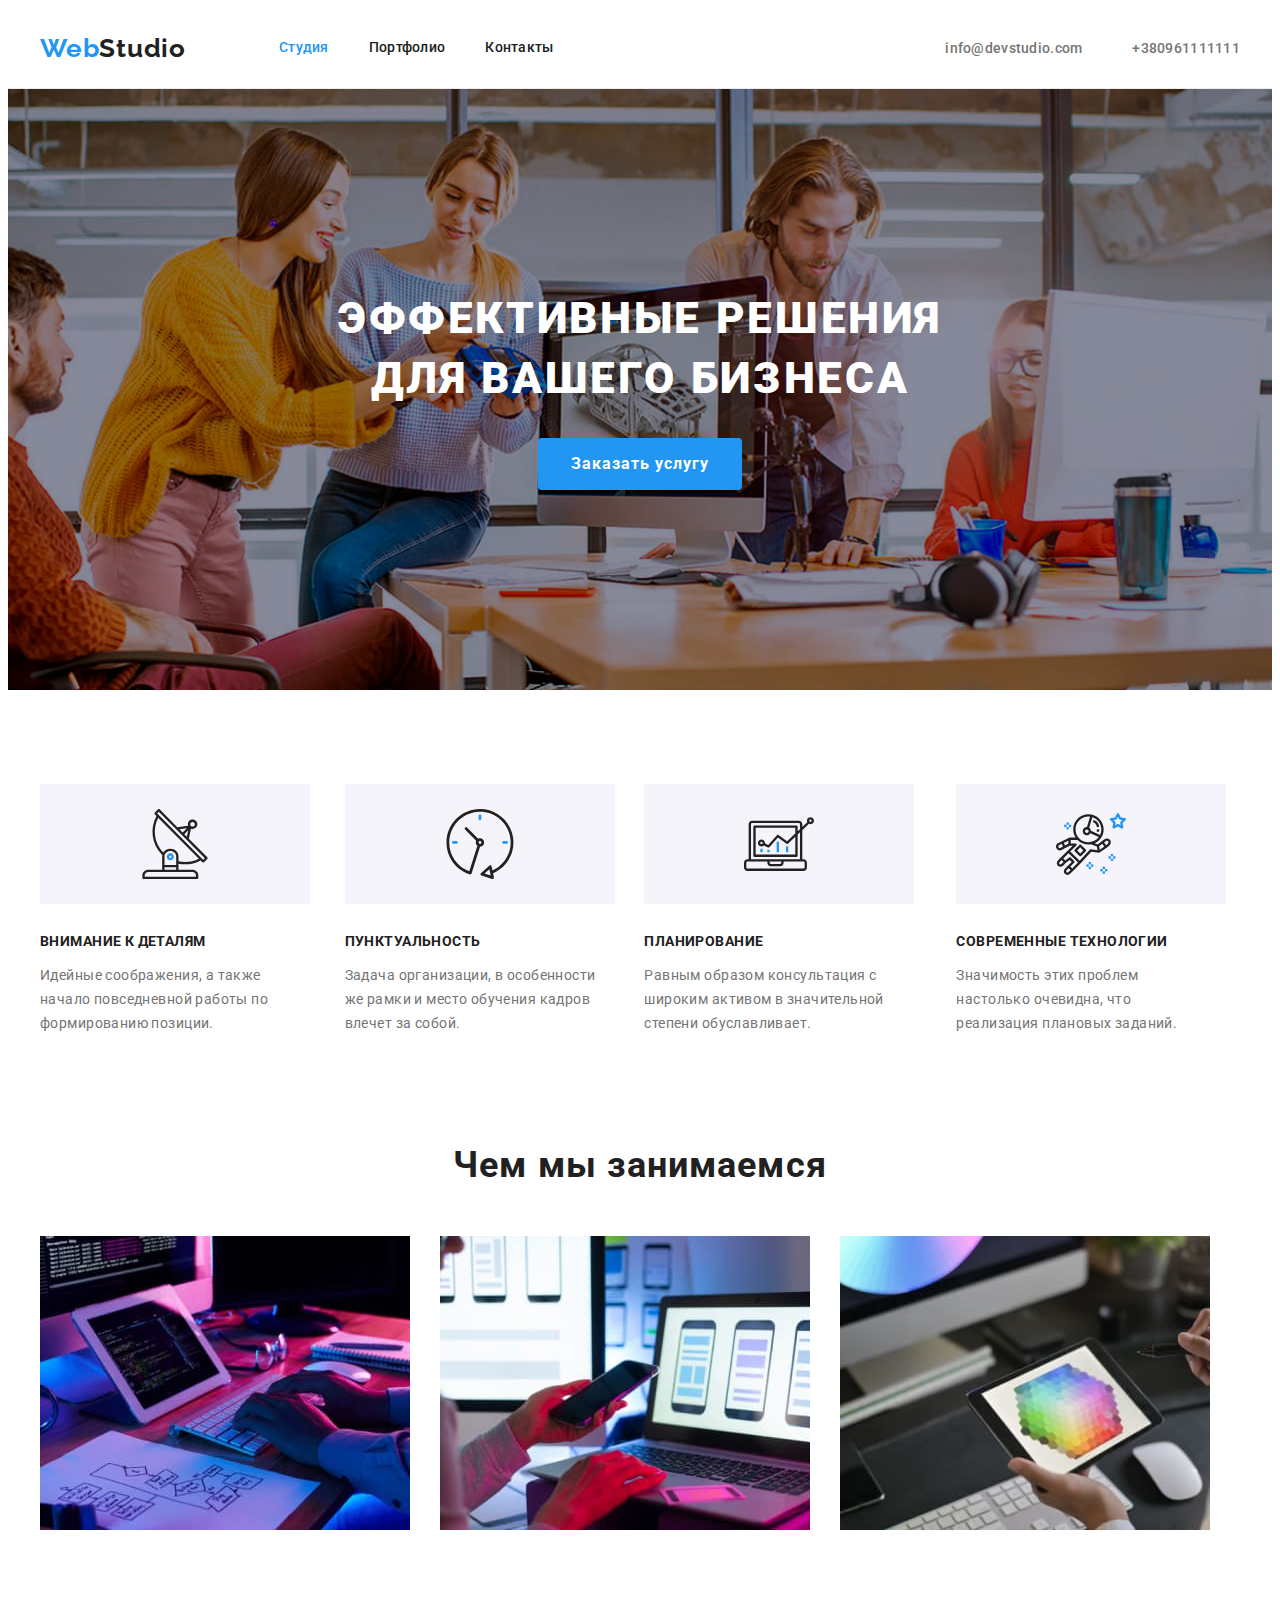
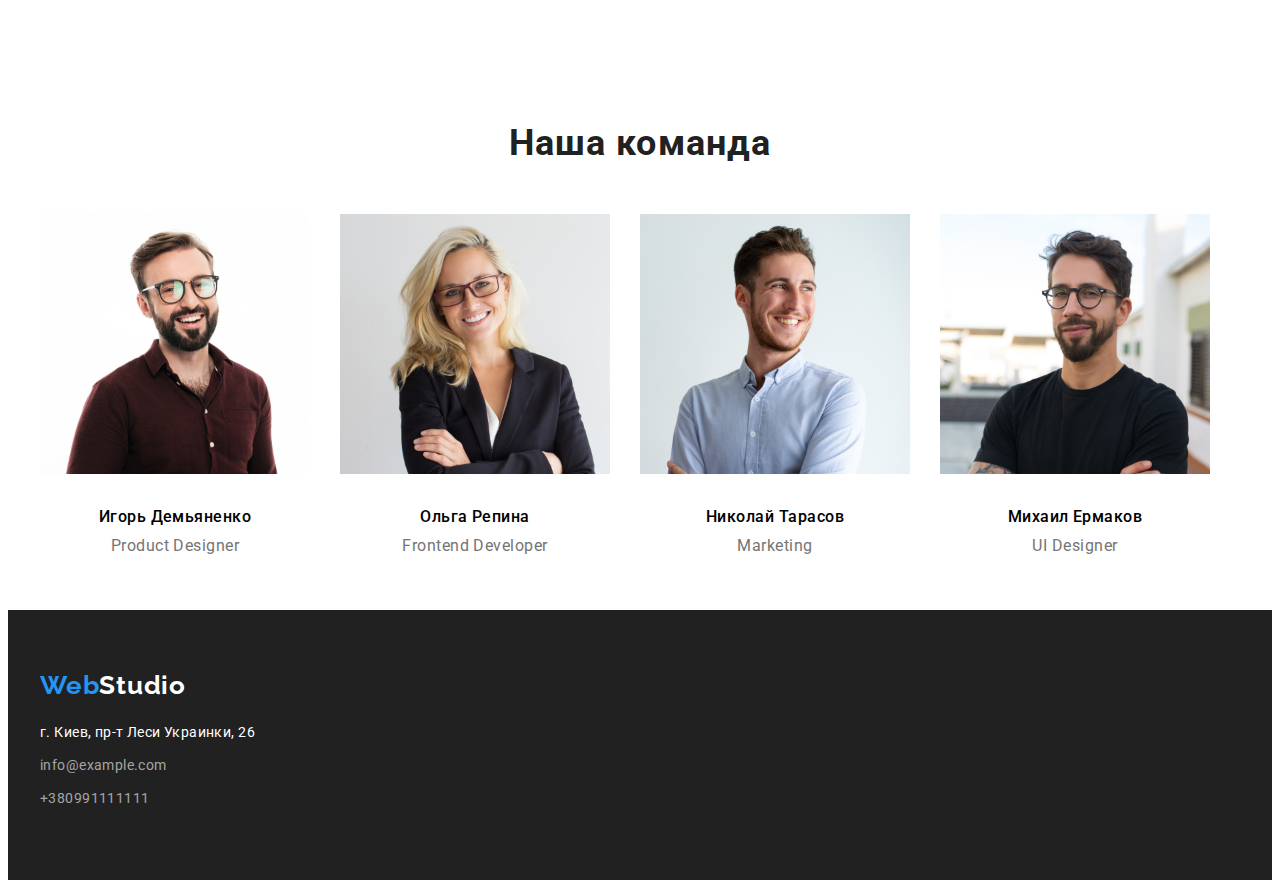
==== index.html @ 516a7236 "зміни в верстці" ====
<!DOCTYPE html>
<html lang="ru">
  <head>
    <meta charset="UTF-8" />
    <meta http-equiv="X-UA-Compatible" content="IE=edge" />
    <meta name="viewport" content="width=device-width>, initial-scale=1.0" />
    <title>Document</title>
    <link rel="preconnect" href="https://fonts.googleapis.com">
    <link rel="preconnect" href="https://fonts.gstatic.com" crossorigin>
    <link href="https://fonts.googleapis.com/css2?family=Raleway:wght@700&family=Roboto:wght@400;500;700;900&display=swap" rel="stylesheet">
    <link rel="stylesheet" href="https://cdnjs.cloudflare.com/ajax/libs/modern-normalize/0.6.0/modern-normalize.min.css" integrity="sha512-1bhKtVC+Rwemskiy3JPDT3u1PjW8B8oH7aFL+fS9Ju0DR/oAp3ttKPIlVWRMdEuhwZ6Lz3ds48hAwz7unUQXdA==" crossorigin="anonymous" referrerpolicy="no-referrer" />
    <link rel="stylesheet" href="./css/common.css">
    <link rel="stylesheet" href="./css/styles.css">
  </head>
  <body>
    <header class="header">
      <div class="container">
      <nav class="header-nav">
      <a href="./index.html" class="logo"><span class="logo-color">Web</span>Studio</a>
        <ul class="site-nav list">
          <li class="item"><a href="./index.html" class="link current">Cтудия</a></li>
          <li class="item"><a href="./portfolio.html" class="link">Портфолио</a></li>
          <li class="item"><a href="" class="link">Контакты</a></li>
          </ul>
      <ul class="contact-list">
        <li class="item-list"><a href="mailto:info@devstudio.com" class="email-nav">info@devstudio.com</a></li>
          <li class="item-list"><a href="tel:+380961111111" class="contact-nav type">+380961111111</a></li>
      </li>
        </ul>
      </nav>
    </div>
    </header>
    <main>
      <section class="hero">
        <h1 class="title-hero">
          ЭФФЕКТИВНЫЕ РЕШЕНИЯ <br/> ДЛЯ ВАШЕГО БИЗНЕСА
        </h1>
        <button type="button" class="button-primary">Заказать услугу</button>
      </section>
      <section class="section">
        <div class="container">
        <h2 class="benefits">Преимущества</h2>
        <ul class="list">
          <li class="icon-list icon-antenna">
            <h3 class="section-title">ВНИМАНИЕ К ДЕТАЛЯМ</h3>
            <p class="subtitle">
              Идейные соображения, а также начало повседневной работы по
              формированию позиции.
            </p>
          </li>
          <li class="icon-list icon-clock">
            <h3 class="section-title">ПУНКТУАЛЬНОСТЬ</h3>
            <p class="subtitle">
              Задача организации, в особенности же рамки и место обучения кадров
              влечет за собой.
            </p>
          </li>
          <li class="icon-list icon-diagram">
            <h3 class="section-title">ПЛАНИРОВАНИЕ</h3>
            <p class="subtitle">
              Равным образом консультация с широким активом в значительной
              степени обуславливает.
            </p>
          </li>
          <li class="icon-list icon-astronaut">
            <h3 class="section-title">СОВРЕМЕННЫЕ ТЕХНОЛОГИИ</h3>
            <p class="subtitle">
              Значимость этих проблем настолько очевидна, что реализация
              плановых заданий.
            </p>
          </li>
          </ul>
          </div>
      </section>
      <section class="section no-padding">
        <div class="container">
        <h2 class="title-section">Чем мы занимаемся</h2>
        <ul class="list">
          <li class="images">
            <a href=""></a>
            <img src="./images/box1.jpg" alt="Пишем программу" width="370" />
          </li>
          <li class="images">
            <a href=""></a>
            <img
              src="./images/box2.jpg"
              alt="Адаптируем программу под гаджет"
              width="370"
            />
          </li>
          <li>
            <a href="images"></a>
            <img src="./images/box3.jpg" alt="Стилизация" width="370" />
          </li>
        </ul>
      </div>
       </section>
      <seсtion class="no-worker">
      <div class="container">
      <h2 class="title-team">Наша команда</h2>
      <ul class="list">
        <li class="image">
          <img src="./images/team1.jpg" alt="Игорь Демьяненко" width="270" />
         <div class="team-list">
          <h3 class="team">Игорь Демьяненко</h3>
          <p class="team-name">Product Designer</p>
           <a class="icon-instagram" href="link">
          <svg class="instagram" width="20" height="20">
            <use href="./icon/Ellipse.svg#icon-Ellipse"></use>
          </svg>
         </a>
          </div>
        </li>
        <li class="image">
          <img src="./images/team2.jpg" alt="Ольга Репина" width="270" />
          <div class="team-list">
          <h3 class="team">Ольга Репина</h3>
          <p class="team-name">Frontend Developer</p>
          <ul class="social-list list">
            <li>
          <a href=# class="icon-twitter">
          <svg class="twitter-1" width="20" height="20">
            <use href="./icon/Ellipse.svg#icon-Ellipse-1"></use>
          </svg>
         </a>
         </li>
          </div>
        </li>
        <li class="images">
          <img src="./images/team3.jpg" alt="Николай Тарасов" width="270" />
          <div class="team-list">
          <h3 class="team">Николай Тарасов</h3>
          <p class="team-name">Marketing</p>
          </div>
        </li>
        <li class="images">
          <img src="./images/team4.jpg" alt="Михаил Ермаков" width="270" />
          <div class="team-list">
          <h3 class="team">Михаил Ермаков</h3>
          <p class="team-name">UI Designer</p>
          </div>
        </li>
      </ul>
      </div>
    </section>
    </main>
        <footer class="description">
          <div class="container">
      <a href="#" class="logo-white"><span class="logo-color">Web</span>Studio</a>
      <address class="address">
        <ul class="list-address">
        <li class="address-street"><a href="#" class="street-nav">г. Киев, пр-т Леси Украинки, 26</a></li>
       <li class="address-street"><a href="mailto:info@example.com" class="emal-nav">info@example.com</a></li>
        <li class="address-street"><a href="tel:+380991111111" class="phone-nav">+380991111111</a></li>
        </ul>
      </address>
      </div>
    </footer>
  </body>
</html>
---- css/common.css ----
:root {
 --primary-text-color:#757575;
    --title-text-color:#212121;
    --accent-color:#2196F3;
    --title-hero:#FFFFFF;
    --button:#F5F4FA;
    --border-bottom:#ECECEC;
 
 }

 html {
    box-sizing: border-box;
 }

 *,
 *::after
 *::before {
   box-sizing: inherit;
}


h1,
h2,
h3,
h4,
h5,
h6{
    margin-top:0;
}


.link {
  text-decoration: none;
  color: inherit;
}

.img {
    display: block;
    max-width: 100%;
    height: auto;
}

.address {
    font-style: normal;
}

.header {
    border-bottom: 1px solid #ECECEC;   
}

 .header.container {
    display: flex;
    align-items: center;

 }

 .header-nav {
    display: flex;
    align-items: center;
   
 }

 .site-nav {
    display: flex;
    align-items: center;
 }
 
 .contact-list {
    display: flex;
    align-items: center;
    padding: 0px;
   
 }

 .line {
    background-color: var(--border-bottom);
    width: 1600px;

 }
 .item-list {
    list-style: none;
    margin-right: 50px;
    align-items: center;
 }

 .item-list:last-child {
    margin-right: 0;
 }

.logo {
    color: var(--title-text-color);
    font-family: 'Raleway';
    font-style: normal;
    font-weight: 700;
    font-size: 26px;
    line-height: 1.19;
    text-decoration: none;
    letter-spacing: 0.03em;
}

.logo-color {
    color: var(--accent-color);
    font-style: normal;
    font-weight: 700;
    font-size: 26px;
    line-height: 1.19;
}

.list {
    list-style: none;


}

.company-list {
    list-style: none;
    display: flex;
    flex-wrap: wrap;

}



.button-list {
    list-style:none;
    display: flex;
    justify-content: center;
    

}

.button-secondary {
    margin-right: 8px;
}

.site-nav a {
   color: var(--title-text-color);
   font-style: normal;
   font-weight: 500;
   font-size: 14px;
   line-height: 1.14;
   text-decoration: none;
   letter-spacing: 0.02em;
   
}

.item {
    margin-right: 40px;
}

.site-nav .link.current {
    color: var(--accent-color);
}

.site-nav a:hover{
    color: var(--accent-color);
}

.company-list {
    padding: 0;
    margin: 0;
    display: flex;
}


.img {
    margin-right: 30px;
    margin-bottom: 30px;;
    
}

.img:last-child {
    margin-right: 0;

}
    
.contacts-nav:hover,
.contacts-nav:focus {
    color: var(--accent-color);
}

.contact-nav,
.email-nav {
    color: var(--primary-text-color);
    text-decoration: none;
    font-style: normal;
    font-weight: 500;
    font-size: 14px;
    line-height: 1.14;
    letter-spacing: 0.02em;
}

.contact-nav.type {
    margin-left: 50px;}



.contact-nav:hover,
.contact-nav:focus
.email-nav:focus,
.email-nav:hover {
    color: var(--accent-color);
}
 

.contacts-nav:hover,
.contacts-nav:focus {
    color: var(--accent-color);
}

.menu {
    padding-top: 94px;
}



.title-menu {
    color: var(--title-hero);
    display: none;
}

.button-nav {
    color: var(--title-text-color);
    border-radius: 4px;
    padding: 8px 22px;
    font-family: 'Roboto';
    text-align: center;
    border: 1px solid transparent;
    background-color: var(--button);
    font-style: normal;
    font-weight: 500;
    font-size: 16px;
    line-height: 1.62;
    border: none;
    letter-spacing: 0.03em;

}

.button-nav:hover,
.button-nav:focus {
    background-color: var(--accent-color);
}

.company-list {
    margin-top: 50px;
}

.projects {
    color: var(--title-hero);
    display: none;
}

.project-list {
    padding: 20px 24px;
    border-left: 1px solid #eeeeee;
    border-bottom: 1px solid #eeeeee;
    border-right: 1px solid #eeeeee;
   
}

.title-project {
    color: #212121;
    font-family: 'Roboto';
    display: block;
    font-style: normal;
    font-weight: 700;
    font-size: 18px;
    line-height: 2;
    letter-spacing: 0.06em;
    

}

.subhead {
    color: var(--primary-text-color);
    font-family: 'Roboto';
    display: block;
    font-style: normal;
    font-weight: 400;
    font-size: 16px;
    line-height: 1.87;
    letter-spacing: 0.03em;
    margin-bottom: 0px;
}

.description {
    background-color: var(--title-text-color);
    color: var(--title-text-color);
}

.address {
    padding-top: 20px;
    margin: 0;
    
}

.list-address {
    margin: 0;
    padding: 0;
}


.address-street {
    margin-bottom: 9px;
    
}

.street-nav {
    color: var(--title-hero);
    text-decoration: none;
    font-style: normal;
    font-weight: 400;
    font-size: 14px;
    line-height: 1.71;
    letter-spacing: 0.03em;
}

.street-nav:hover,
.street-nav:focus {
    color: #2196F3;
}

.emal-nav {
    color: rgba(255, 255, 255, 0.6);
    font-family: 'Roboto';
    text-decoration: none;
    font-style: normal;
    font-weight: 400;
    font-size: 14px;
    line-height: 1.71;
    letter-spacing: 0.03em;}

.emal-nav:hover,
.emal-nav:focus {
 color: var(--accent-color);
}

.phone-nav {
    color: rgba(255, 255, 255, 0.6);
    font-family: 'Roboto';
    text-decoration: none;
    font-style: normal;
    font-weight: 400;
    font-size: 14px;
    line-height: 1.71;
    letter-spacing: 0.03em;
    margin:0px;}



.phone-nav:hover,
.phone-nav:focus {
    color: var(--accent-color);
}
---- css/styles.css ----
:root {
 --primary-text-color:#757575;
    --title-text-color:#212121;
    --accent-color:#2196F3;
    --title-hero:#FFFFFF;
 }

 html {
    box-sizing: border-box;
 }

 *,
 *::after
 *::before {
   box-sizing: inherit;

}
h1,
h2,
h3,
h4,
h5,
h6{margin-top:0;
}


.link {
  text-decoration: none;
  color: inherit;
}

.img {
    display: block;
    max-width: 100%;
    height: auto;
}

.address {
    font-style: normal;
}

.logo {
    color: var(--title-text-color);
    font-family: 'Raleway';
    font-style: normal;
    font-weight: 700;
    font-size: 26px;
    line-height: 1.19;
    text-decoration: none;
    letter-spacing: 0.03em;

}

.logo-color {
    color: var(--accent-color);
    font-style: normal;
    font-weight: 700;
    font-size: 26px;
    line-height: 1.19;
}

.container {
    width: 1200px;
    margin-left: auto;
    margin-right: auto;
    padding: 0 15px;
    
 }


 .header.container {
    display: flex;
    align-items: center;
 }
 
 .header-nav {
    display: flex;
    align-items: center;
 }

 .site-nav.list {
    display: flex;
    align-items: center;
    margin-left: 93px;
 }
 
 .contact-list {
    display: flex;
    margin-left: auto;
    padding: 0px;

 }

 .item-list {
    list-style: none;
    align-items: center;
 }

 .item-list:last-child {
    margin-right: 0;
 }

.list {
    list-style: none;
    padding: 0;
    margin: 0;
    display: flex;
}

.icon-list::before {
    display: block;
    content: "";
    height: 120px;
    background-size: 70px;
    background-repeat: no-repeat;
    background-position: center;
    background-color: #F5F4FA;
    
    

}

.icon-list.icon-antenna::before {
    background-image: url(../images/antenna\ 1.svg);
    width: 270px;
    
}

.icon-list.icon-clock::before {
    background-image: url(../images/clock\ 1.svg);
    width: 270px;
   

}

.icon-list.icon-diagram::before {
    background-image: url(../images/diagram\ 1.svg);
    width: 270px;
    
}

.icon-list.icon-astronaut::before {
    background-image: url(../images/astronaut\ 1.svg);
    width: 270px;
    
}

.site-nav a {
   color: var(--title-text-color);
   font-family: 'Roboto';
   display: block;
   padding-top: 32px;
   padding-bottom: 32px;
   font-style: normal;
   font-weight: 500;
   font-size: 14px;
   line-height: 1.14;
   text-decoration: none;
   letter-spacing: 0.02em;}
  

.item {
    margin-right: 40px;
}

.site-nav.list:last-child {
    margin-right: 0;  
}


.site-nav .link.current {
    color: var(--accent-color);
}

.site-nav a:hover{
    color: var(--accent-color);
}

.contacts-nav:hover,
.contacts-nav:focus {
    color: var(--accent-color);
}

.contact-nav,
.email-nav {
    color: var(--primary-text-color);
    font-family: 'Roboto';
    text-decoration: none;
    font-style: normal;
    font-weight: 500;
    font-size: 14px;
    line-height: 1.14;
    letter-spacing: 0.02em;
}

.contact-nav.type {
    margin-left: 0;

}

.contact-nav:hover,
.contact-nav:focus
.email-nav:hover,
.email-nav:focus

 {
    color: var(--accent-color);
}

.page .container {
    background-color: #FFFFFF;
}

.hero {
    background-color: #212121;
    background-image: linear-gradient(
        to right,
        rgba(47, 48, 58, 0.4)
    );
    background-image: url(../images/heroImg\ \(4\).jpg);
    padding-top: 200px;
    padding-bottom: 200px;
    max-width: 1600px;
    margin-left: auto;
    margin-right: auto;
    background-position: center;
    background-size: cover;
    background-repeat: no-repeat;

}

.title-hero {
    color: var(--title-hero);
    font-family: 'Roboto';
    font-style: normal;
    font-weight: 900;
    font-size: 44px;
    line-height: 1.36;
    text-align: center;
    letter-spacing: 0.06em;

}

.button-primary {
    color: var(--title-hero);
    border-radius: 4px;
    padding: 10px 32px;
    margin-bottom: 200px;
    min-width: 200px;
    text-align: center;
    border: 1px solid transparent;
    font-family: 'Roboto';
    background-color: #2196F3;
    font-weight: 700;
    font-size: 16px;
    line-height: 1.88;
    letter-spacing: 0.06em;
    display: block;
    margin: 0 auto;

}
.benefits {
    color:var(--title-hero)
}

.benefits {
    display: none;
}
.section {
    padding-top: 94px;
    padding-bottom: 0px;
}
.section.no-padding {
    padding-bottom: 94px;}


.co-worker {
    padding-top: 0px;
    padding-bottom: 0px; 
    display: block;
}

.section-title {
    color: var(--title-text-color);
    margin-bottom: 10px;
    font-family: 'Roboto';
    font-weight: 700;
    font-size: 14px;
    line-height: 1.14;
    letter-spacing: 0.03em;
    padding-top: 30px;

}

.subtitle {
    color: var(--primary-text-color) ;
    font-family: 'Roboto';
    margin-right: 30px;
    font-style: normal;
    font-weight: 400;
    font-size: 14px;
    line-height: 1.71;
    letter-spacing: 0.03em;
}

.title {
    color: var(--title-text-color);
    font-family: 'Roboto';
    margin-left: 30px;
    font-weight: 700;
    font-size: 36px;
    line-height: 1.17;
    text-align: center;
    letter-spacing: 0.03em;
   
}

.title-section {
    color: var(--title-text-color);
    font-family: 'Roboto';
    margin-bottom: 50px;
    font-weight: 700;
    font-size: 36px;
    line-height: 1.17;
    text-align: center;
    letter-spacing: 0.03em;
}

.images {
    margin-right: 30px;
    
   
}



.title-team {
    color: var(--title-text-color);
    font-family: 'Roboto';
    padding-top: 94px;
    margin-bottom: 50px;
    font-weight: 700;
    font-size: 36px;
    line-height: 1.17;
    text-align: center;
    letter-spacing: 0.03em;

}

.image {
    margin-right: 30px;
}

.team {
    color: black;
    font-family: 'Roboto';
    padding-bottom: 10px;
    margin: 0;
    font-weight: 500;
    font-size: 16px;
    line-height: 1.18;
    letter-spacing: 0.03em;
    text-align: center;
    }

.team-list {
    padding-top: 30px;
    padding-bottom: 30px ;
}

.team-name {
    color: var(--primary-text-color);
    font-family: 'Roboto';
    font-style: normal;
    font-weight: 400;
    font-size: 16px;
    line-height: 1.18;
    text-align: center;
    letter-spacing: 0.03em;
    margin: 0px;
}

.logo-white {
    color: var(--title-hero);
    font-family: 'Raleway';
    font-style: normal;
    font-weight: 700;
    font-size: 26px;
    line-height: 1,19;
    text-decoration: none;
    letter-spacing: 0.03em;

}

.description {
    background-color: var(--title-text-color);
    padding-top: 60px;
    padding-bottom: 60px;
    color: var(--title-text-color);
}

.address {
    padding-top: 20px;
    margin: 0;
      
}


.address-street {
    margin-bottom: 9px;
    
}

.list-address {
    margin: 0;
    padding: 0;
}

.street-nav {
    color: var(--title-hero);
    font-family: 'Roboto';
    text-decoration: none;
    font-style: normal;
    font-weight: 400;
    font-size: 14px;
    line-height: 1.71;
    letter-spacing: 0.03em;
}

.street-nav:hover,
.street-nav:focus {
    color: #2196F3;
}

.emal-nav {
    color: rgba(255, 255, 255, 0.6);
    font-family: 'Roboto';
    text-decoration: none;
    font-style: normal;
    font-weight: 400;
    font-size: 14px;
    line-height: 1.71;
    letter-spacing: 0.03em;}

.emal-nav:hover,
.emal-nav:focus {
 color: var(--accent-color);
}
 

.phone-nav {
    color:rgba(255, 255, 255, 0.6);
    font-style: normal;
    font-family: 'Roboto';
    font-weight: 400;
    font-size: 14px;
    line-height: 1.71;
    text-decoration: none;
    letter-spacing: 0.03em;
    margin: 0;
}

.phone-nav:hover,
.phone-nav:focus {
    color: var(--accent-color)
}
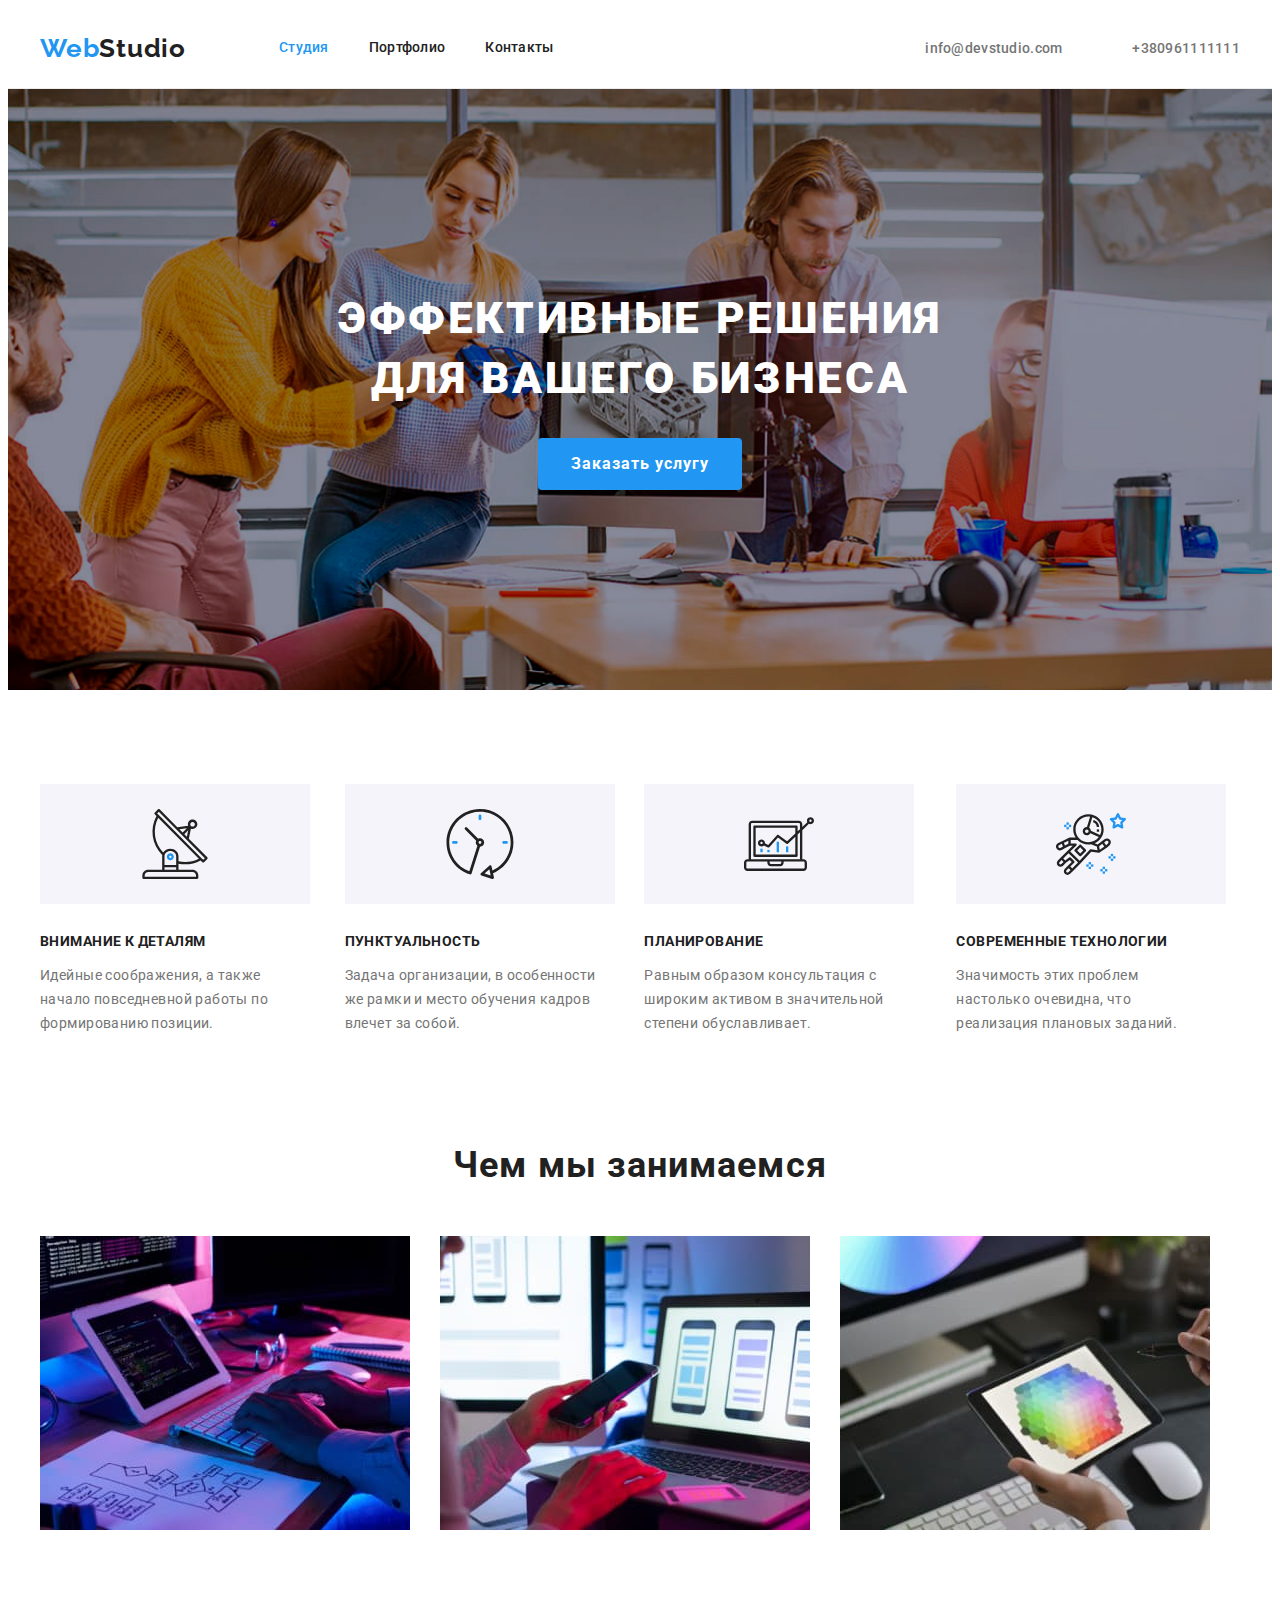
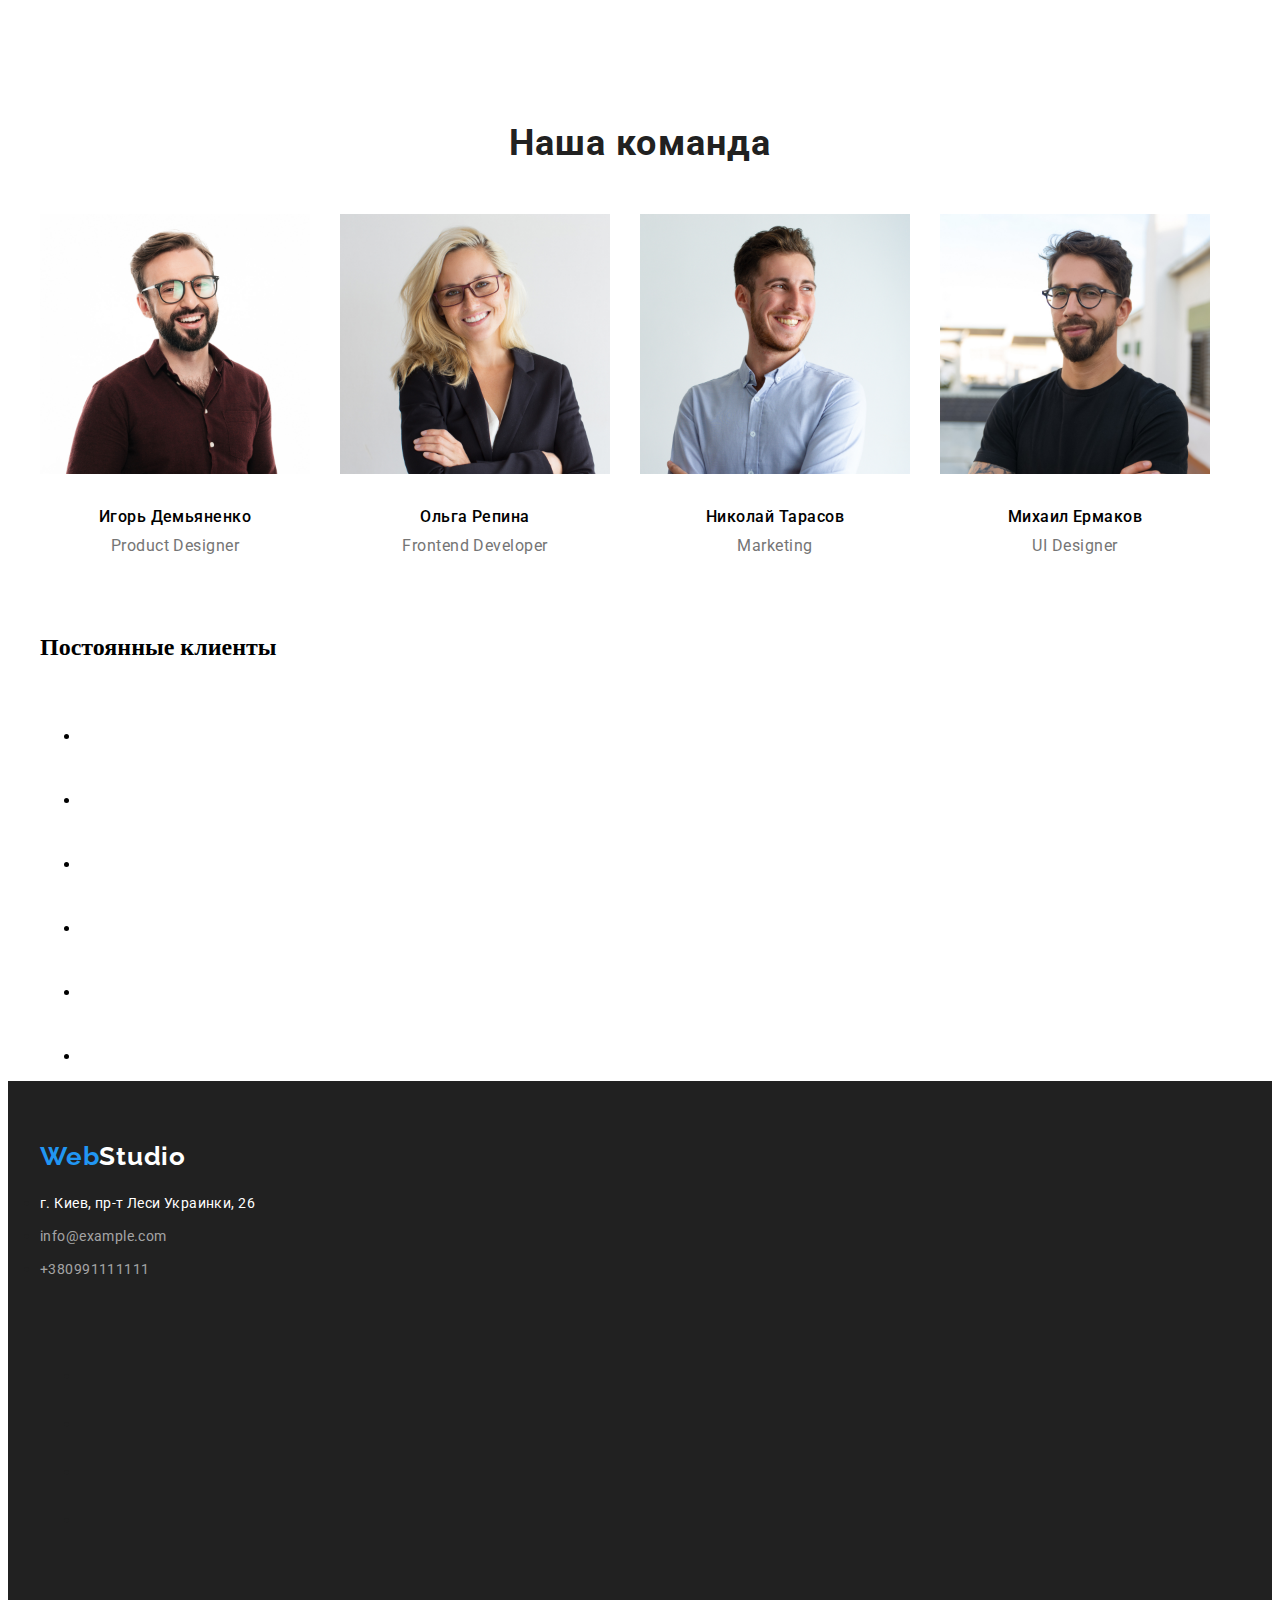
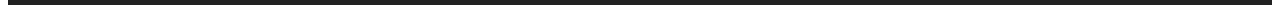
==== commit 6a17f7cf: "зміни в верстці" ====
--- a/index.html
+++ b/index.html
@@ -23,11 +23,19 @@
           <li class="item"><a href="" class="link">Контакты</a></li>
           </ul>
       <ul class="contact-list">
-        <li class="item-list"><a href="mailto:info@devstudio.com" class="email-nav">info@devstudio.com</a></li>
-          <li class="item-list"><a href="tel:+380961111111" class="contact-nav type">+380961111111</a></li>
+        <li class="item-list">
+          <svg class="icon-nav contact" width="16" height="12">
+            <use href="/images/symbol-defs.svg#icon-envelope-1"></use>
+            </svg>
+            <a href="mailto:info@devstudio.com" class="email-nav">info@devstudio.com</a></li>
+            <li class="item-list">
+          <svg class="icon-nav contact" width="16" height="12">
+            <use href="/images/symbol-defs.svg#icon-Vector"></use>
+            </svg>
+          <a href="tel:+380961111111" class="contact-nav type">+380961111111</a>
       </li>
         </ul>
-      </nav>
+        </nav>
     </div>
     </header>
     <main>
@@ -95,7 +103,7 @@
         </ul>
       </div>
        </section>
-      <seсtion class="no-worker">
+      <seсtion class="co-worker">
       <div class="container">
       <h2 class="title-team">Наша команда</h2>
       <ul class="list">
@@ -104,11 +112,33 @@
          <div class="team-list">
           <h3 class="team">Игорь Демьяненко</h3>
           <p class="team-name">Product Designer</p>
-           <a class="icon-instagram" href="link">
-          <svg class="instagram" width="20" height="20">
-            <use href="./icon/Ellipse.svg#icon-Ellipse"></use>
-          </svg>
-         </a>
+            <ul class="social-list list">
+            <li>
+          <a href=# class="icon-instagram">
+          <svg class="twitter-1" width="44" height="44">
+            <use href="./images/symbol-defs.svg#icon-Ellipse"></use>
+          </svg>
+         </a>
+         </li>
+            <li>
+          <a href=# class="icon-twitter">
+          <svg class="twitter-1" width="44" height="44">
+            <use href="./images/symbol-defs.svg#icon-Ellipse-1"></use>
+          </svg>
+         </a>
+         </li>
+         <a href=# class="icon-facebook">
+          <svg class="twitter-1" width="44" height="44">
+            <use href="./images/symbol-defs.svg#icon-Ellipse-2"></use>
+          </svg>
+         </a>
+         </li>
+         <a href=# class="icon-in">
+          <svg class="twitter-1" width="44" height="44">
+            <use href="./images/symbol-defs.svg#icon-Ellipse-3"></use>
+          </svg>
+         </a>
+         </li>
           </div>
         </li>
         <li class="image">
@@ -116,11 +146,30 @@
           <div class="team-list">
           <h3 class="team">Ольга Репина</h3>
           <p class="team-name">Frontend Developer</p>
-          <ul class="social-list list">
+        <ul class="social-list list">
+            <li>
+          <a href=# class="icon-instagram">
+          <svg class="twitter-1" width="44" height="44">
+            <use href="./images/symbol-defs.svg#icon-Ellipse"></use>
+          </svg>
+         </a>
+         </li>
             <li>
           <a href=# class="icon-twitter">
-          <svg class="twitter-1" width="20" height="20">
-            <use href="./icon/Ellipse.svg#icon-Ellipse-1"></use>
+          <svg class="twitter-1" width="44" height="44">
+            <use href="./images/symbol-defs.svg#icon-Ellipse-1"></use>
+          </svg>
+         </a>
+         </li>
+         <a href=# class="icon-facebook">
+          <svg class="twitter-1" width="44" height="44">
+            <use href="./images/symbol-defs.svg#icon-Ellipse-2"></use>
+          </svg>
+         </a>
+         </li>
+         <a href=# class="icon-in">
+          <svg class="twitter-1" width="44" height="44">
+            <use href="./images/symbol-defs.svg#icon-Ellipse-3"></use>
           </svg>
          </a>
          </li>
@@ -131,6 +180,33 @@
           <div class="team-list">
           <h3 class="team">Николай Тарасов</h3>
           <p class="team-name">Marketing</p>
+          <ul class="social-list list">
+            <li>
+          <a href=# class="icon-instagram">
+          <svg class="twitter-1" width="44" height="44">
+            <use href="./images/symbol-defs.svg#icon-Ellipse"></use>
+          </svg>
+         </a>
+         </li>
+            <li>
+          <a href=# class="icon-twitter">
+          <svg class="twitter-1" width="44" height="44">
+            <use href="./images/symbol-defs.svg#icon-Ellipse-1"></use>
+          </svg>
+         </a>
+         </li>
+         <a href=# class="icon-facebook">
+          <svg class="twitter-1" width="44" height="44">
+            <use href="./images/symbol-defs.svg#icon-Ellipse-2"></use>
+          </svg>
+         </a>
+         </li>
+         <a href=# class="icon-in">
+          <svg class="twitter-1" width="44" height="44">
+            <use href="./images/symbol-defs.svg#icon-Ellipse-3"></use>
+          </svg>
+         </a>
+         </li>
           </div>
         </li>
         <li class="images">
@@ -138,15 +214,91 @@
           <div class="team-list">
           <h3 class="team">Михаил Ермаков</h3>
           <p class="team-name">UI Designer</p>
+          <ul class="social-list list">
+            <li>
+          <a href=# class="icon-instagram">
+          <svg class="twitter-1" width="44" height="44">
+            <use href="./images/symbol-defs.svg#icon-Ellipse"></use>
+          </svg>
+         </a>
+         </li>
+            <li>
+          <a href=# class="icon-twitter">
+          <svg class="twitter-1" width="44" height="44">
+            <use href="./images/symbol-defs.svg#icon-Ellipse-1"></use>
+          </svg>
+         </a>
+         </li>
+         <a href=# class="icon-facebook">
+          <svg class="twitter-1" width="44" height="44">
+            <use href="./images/symbol-defs.svg#icon-Ellipse-2"></use>
+          </svg>
+         </a>
+         </li>
+         <a href=# class="icon-in">
+          <svg class="twitter-1" width="44" height="44">
+            <use href="./images/symbol-defs.svg#icon-Ellipse-3"></use>
+          </svg>
+         </a>
+         </li>
           </div>
         </li>
       </ul>
       </div>
     </section>
+    <section class="regular-customers">
+    <div class="container">
+        <h2 class="customers-list">Постоянные клиенты</h2>
+         <ul class="customer"> 
+           <li class="icon-border">
+          <a href="" class="icon-logo">
+          <svg class="logo" width="106" height="60">
+            <use href="./images/symbol-defs.svg#icon-Logo"></use>
+          </svg>
+         </a>
+         </li>
+          <li class="icon-border">
+          <a href="" class="icon-logo">
+          <svg class="logo" width="106" height="60">
+            <use href="./images/symbol-defs.svg#icon-Logo-1"></use>
+          </svg>
+         </a>
+         </li>
+          <li class="icon-border">
+          <a href="" class="icon-logo">
+          <svg class="logo" width="106" height="60">
+            <use href="./images/symbol-defs.svg#icon-Logo-5"></use>
+          </svg>
+         </a>
+         </li>
+          <li class="icon-border">
+          <a href="" class="icon-logo">
+          <svg class="logo" width="106" height="60">
+            <use href="./images/symbol-defs.svg#icon-Logo-2"></use>
+          </svg>
+         </a>
+         </li>
+          <li class="icon-border">
+          <a href="" class="icon-logo">
+          <svg class="logo" width="106" height="60">
+            <use href="./images/symbol-defs.svg#icon-Logo-3"></use>
+          </svg>
+         </a>
+         </li>
+          <li class="icon-border">
+          <a href="" class="icon-logo">
+          <svg class="logo" width="106" height="60">
+            <use href="./images/symbol-defs.svg#icon-Logo-4"></use>
+          </svg>
+         </a>
+         </li>
+        </div>
+    </section>
     </main>
         <footer class="description">
-          <div class="container">
-      <a href="#" class="logo-white"><span class="logo-color">Web</span>Studio</a>
+          <div class="container icon-menu">
+            <div class="footer-info">
+      <a href="" class="logo-white"><span class="logo-color">Web</span>Studio</a>
       <address class="address">
         <ul class="list-address">
         <li class="address-street"><a href="#" class="street-nav">г. Киев, пр-т Леси Украинки, 26</a></li>
@@ -155,6 +307,40 @@
         </ul>
       </address>
       </div>
+          <div class="footer-join">
+            <h2 class="join-us">ПРИСОЕДИНЯЙТЕСЬ</h2>
+          <ul class="join">
+        <li class="join-icon">
+        <a href="" class="link-icon">
+          <svg class="join-link" width="44" height="44">
+            <use href="./images/symbol-defs.svg#icon-Ellipse-4"></use>
+          </svg>
+        </a>
+        </li>
+        <li class="join-icon">
+        <a href="" class="link-icon" >
+          <svg class="join-link" width="44" height="44">
+            <use href="./images/symbol-defs.svg#icon-Ellipse-5"></use>
+          </svg>
+        </a>
+        </li>
+        <li class="join-icon">
+        <a href="" class="link-icon">
+          <svg class="join-link" width="44" height="44">
+            <use href="./images/symbol-defs.svg#icon-Ellipse-6"></use>
+          </svg>
+        </a>
+        </li>
+        <li class="join-icon">
+        <a href="" class="link-icon">
+          <svg class="join-link" width="44" height="44">
+            <use href="./images/symbol-defs.svg#icon-Ellipse-7"></use>
+          </svg>
+        </a>
+        </li>
+        </ul>
+        </div>
+        </div>
     </footer>
   </body>
 </html>
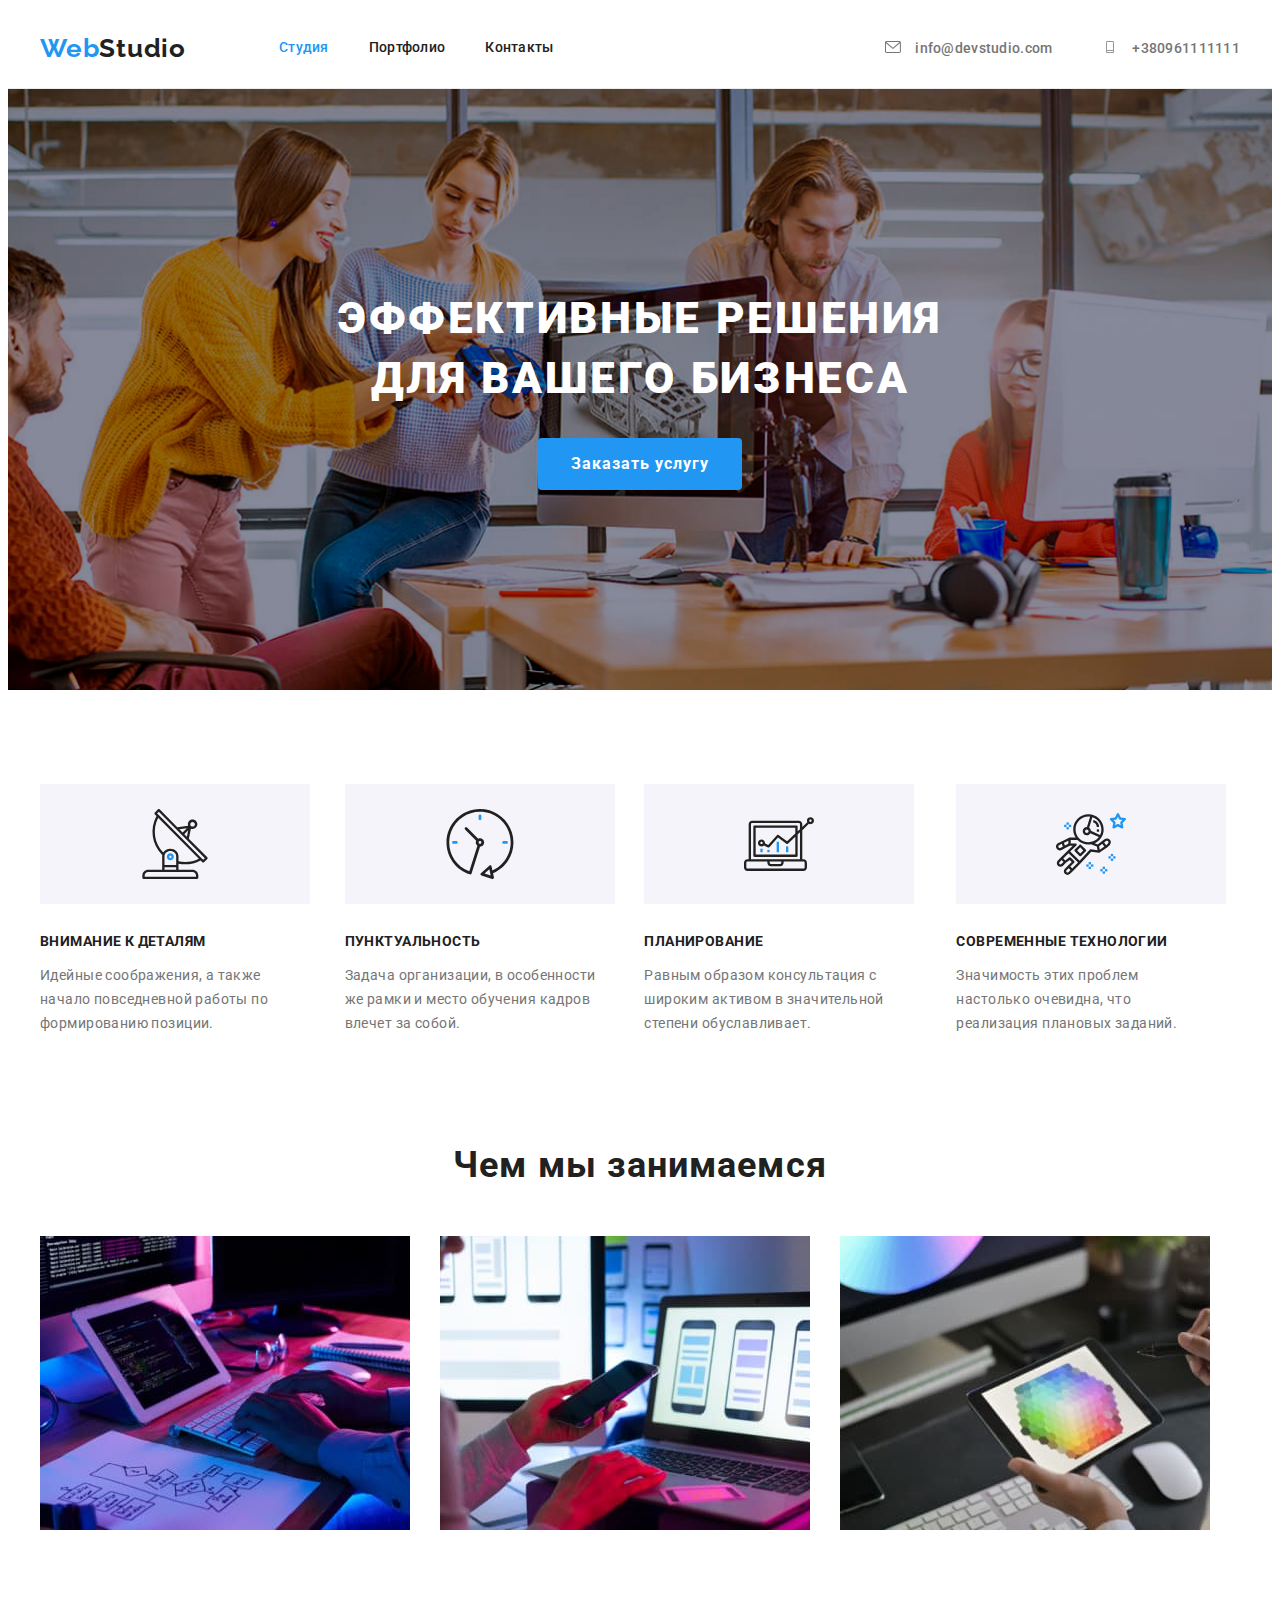
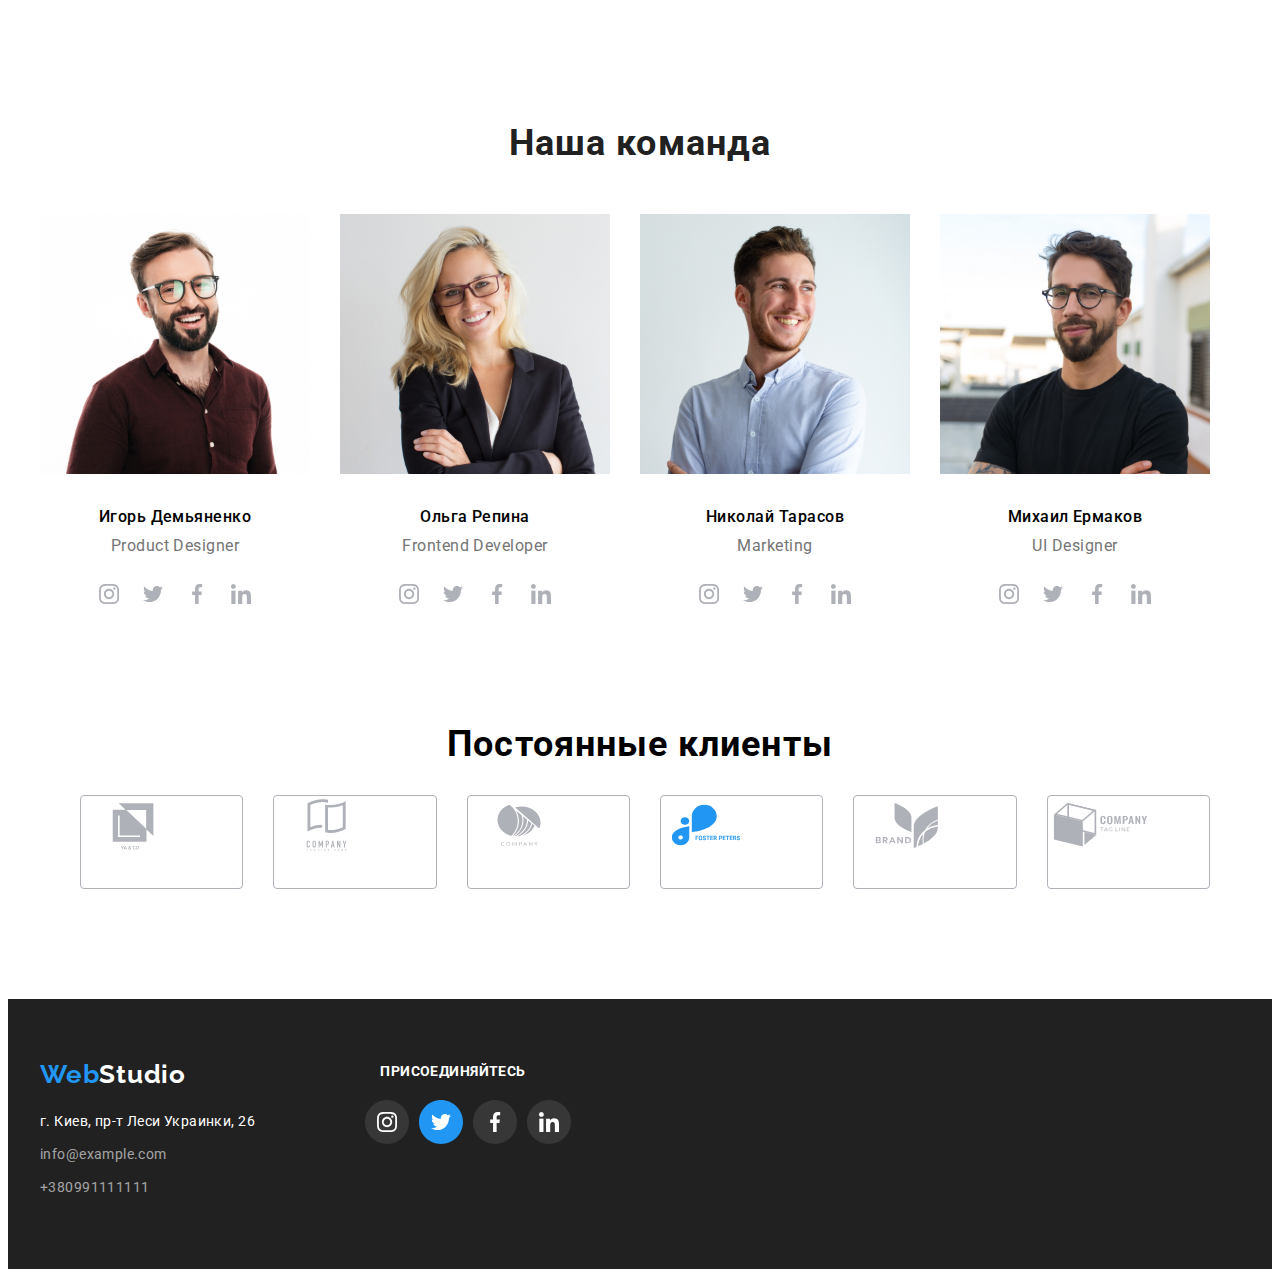
==== commit c6ccd6ba: "зміни в верстці" ====
--- a/index.html
+++ b/index.html
@@ -25,12 +25,12 @@
       <ul class="contact-list">
         <li class="item-list">
           <svg class="icon-nav contact" width="16" height="12">
-            <use href="/images/symbol-defs.svg#icon-envelope-1"></use>
+            <use href="./images/symbol-defs.svg#icon-envelope-1"></use>
             </svg>
             <a href="mailto:info@devstudio.com" class="email-nav">info@devstudio.com</a></li>
             <li class="item-list">
           <svg class="icon-nav contact" width="16" height="12">
-            <use href="/images/symbol-defs.svg#icon-Vector"></use>
+            <use href="./images/symbol-defs.svg#icon-Vector"></use>
             </svg>
           <a href="tel:+380961111111" class="contact-nav type">+380961111111</a>
       </li>
--- a/css/styles.css
+++ b/css/styles.css
@@ -90,6 +90,8 @@
     padding: 0px;
 
  }
+
+
 
  .item-list {
     list-style: none;
@@ -201,11 +203,18 @@
 .contact-nav:hover,
 .contact-nav:focus
 .email-nav:hover,
-.email-nav:focus
-
+.email-nav:focus,
+.icon-nav.contact:hover,
+.icon-nav.contact:focus,
  {
     color: var(--accent-color);
 }
+
+.icon-nav.contact {
+  margin-right: 10px;
+  fill: currentColor;
+}
+
 
 .page .container {
     background-color: #FFFFFF;
@@ -241,6 +250,8 @@
 
 }
 
+
+
 .button-primary {
     color: var(--title-hero);
     border-radius: 4px;
@@ -349,6 +360,7 @@
 
 .image {
     margin-right: 30px;
+    
 }
 
 .team {
@@ -366,6 +378,7 @@
 .team-list {
     padding-top: 30px;
     padding-bottom: 30px ;
+    
 }
 
 .team-name {
@@ -379,6 +392,95 @@
     letter-spacing: 0.03em;
     margin: 0px;
 }
+
+.social-list.list {
+    justify-content: center;
+    padding-top: 16px;
+    border-radius: 50%;
+
+}
+
+.regular-customers {
+    padding-top: 94px;
+    padding-bottom: 94px;
+}
+
+ .customers-list {
+    font-family: 'Roboto';
+    font-style: normal;
+    font-weight: 700;
+    font-size: 36px;
+    line-height: 1.16px;
+    text-align: center;
+    letter-spacing: 0.03em;
+    margin-bottom: 50px;
+
+ }
+
+.customer {
+    list-style: none;
+    display: flex;
+    justify-content: center;
+    margin-left: auto;
+    margin-right: auto;
+    background-position: center;}
+
+
+.icon-border {
+    border: 1px solid #AFB1B8;
+    border-radius: 4px;
+    width: 170px;
+    height: 92px;
+    margin-right: 30px;
+    justify-content: center;
+    align-items:center;
+ }
+
+.join-us {
+    color: #FFFFFF;
+    font-family: 'Roboto';
+    font-style: normal;
+    font-weight: 700;
+    font-size: 14px;
+    line-height: 1.14px;
+    letter-spacing: 0.03em;
+     margin-right: auto;
+    margin-left: auto;
+
+}
+
+.join-icon {
+    padding-right: 10px;
+   
+}
+
+.join {
+    display: flex;  
+}
+
+
+.join.link-icon {
+    display: block;
+    padding: 12px;
+    width:100%;
+    height: 100%;
+    border-radius: 50%;
+}
+
+.footer-join 
+{display: flex;
+    flex-direction: column;
+    margin-left: 70px;
+    padding-top: 12px;   
+}
+ .footer-info  {
+    display: flex;
+    flex-direction: column;
+ }
+
+ .icon-menu {
+    display: flex;
+ }
 
 .logo-white {
     color: var(--title-hero);
@@ -397,6 +499,9 @@
     padding-top: 60px;
     padding-bottom: 60px;
     color: var(--title-text-color);
+    display: flex;
+    margin-left: auto;
+    
 }
 
 .address {
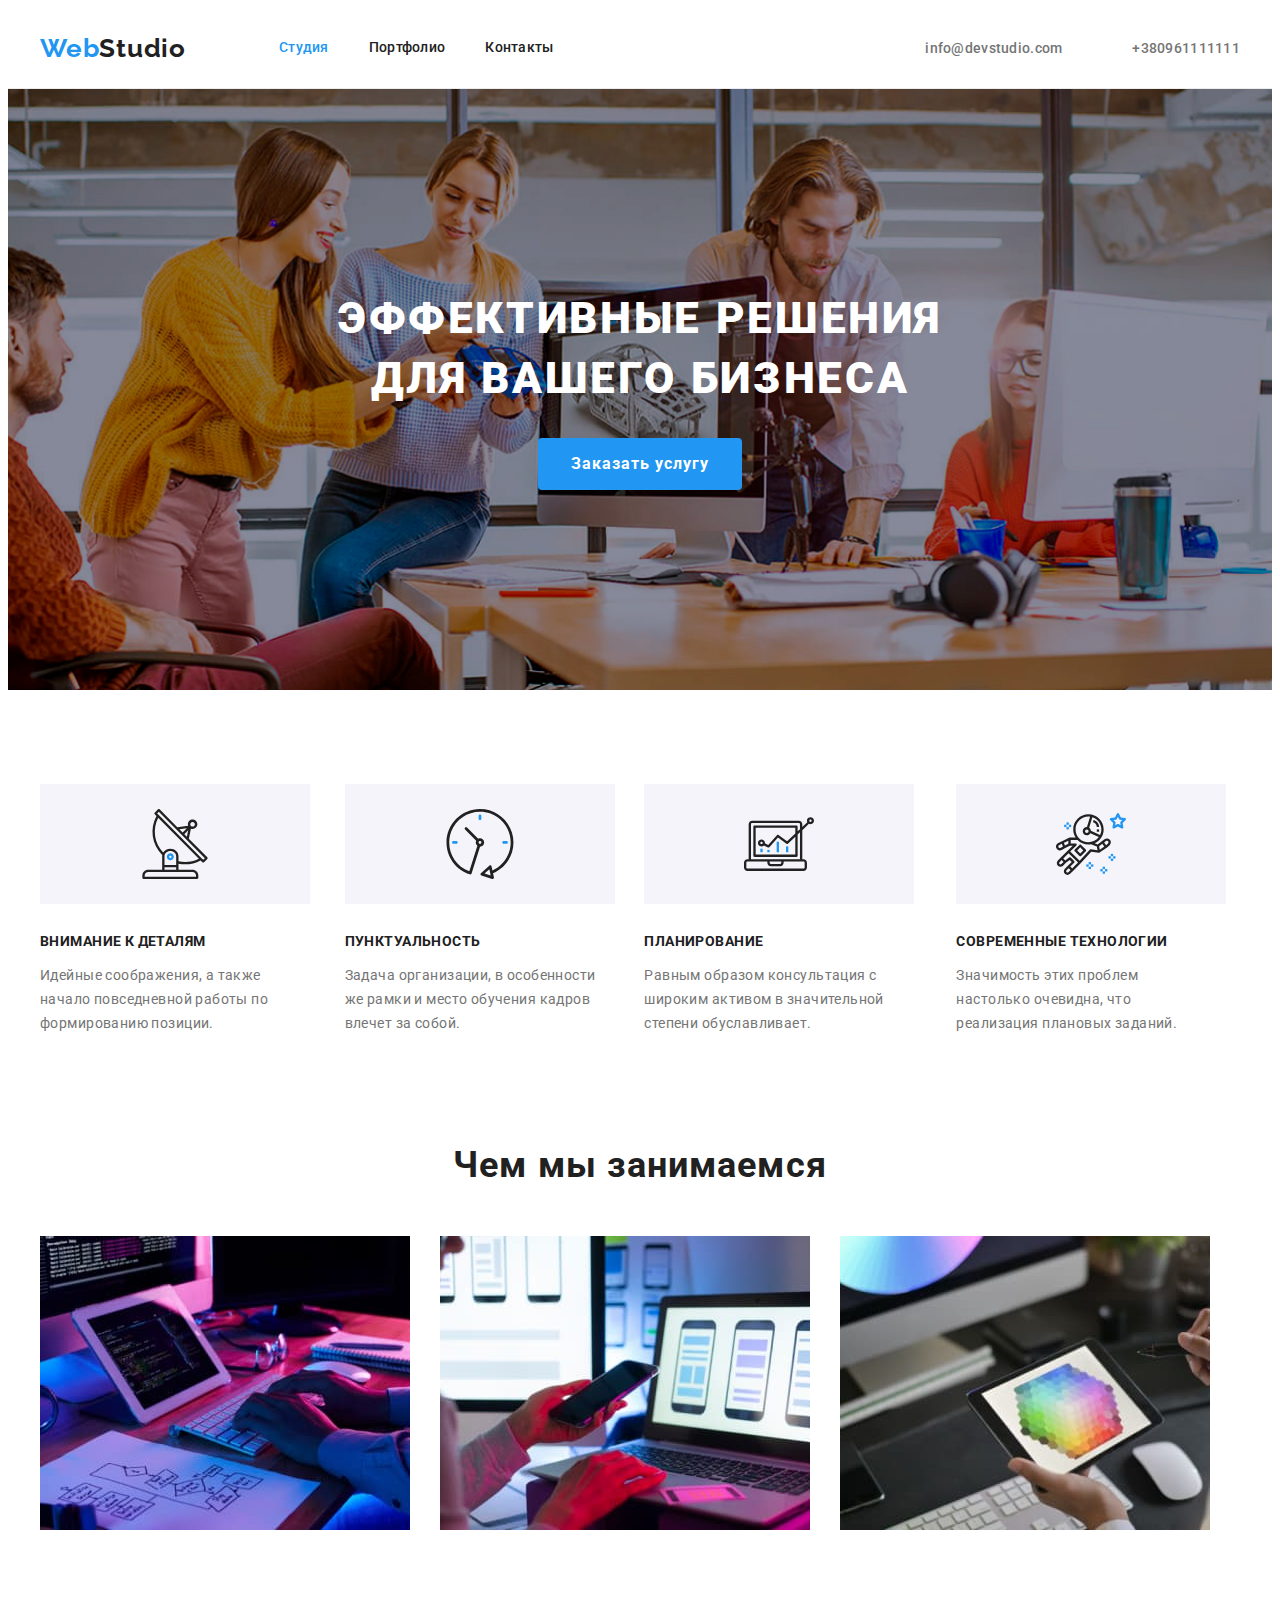
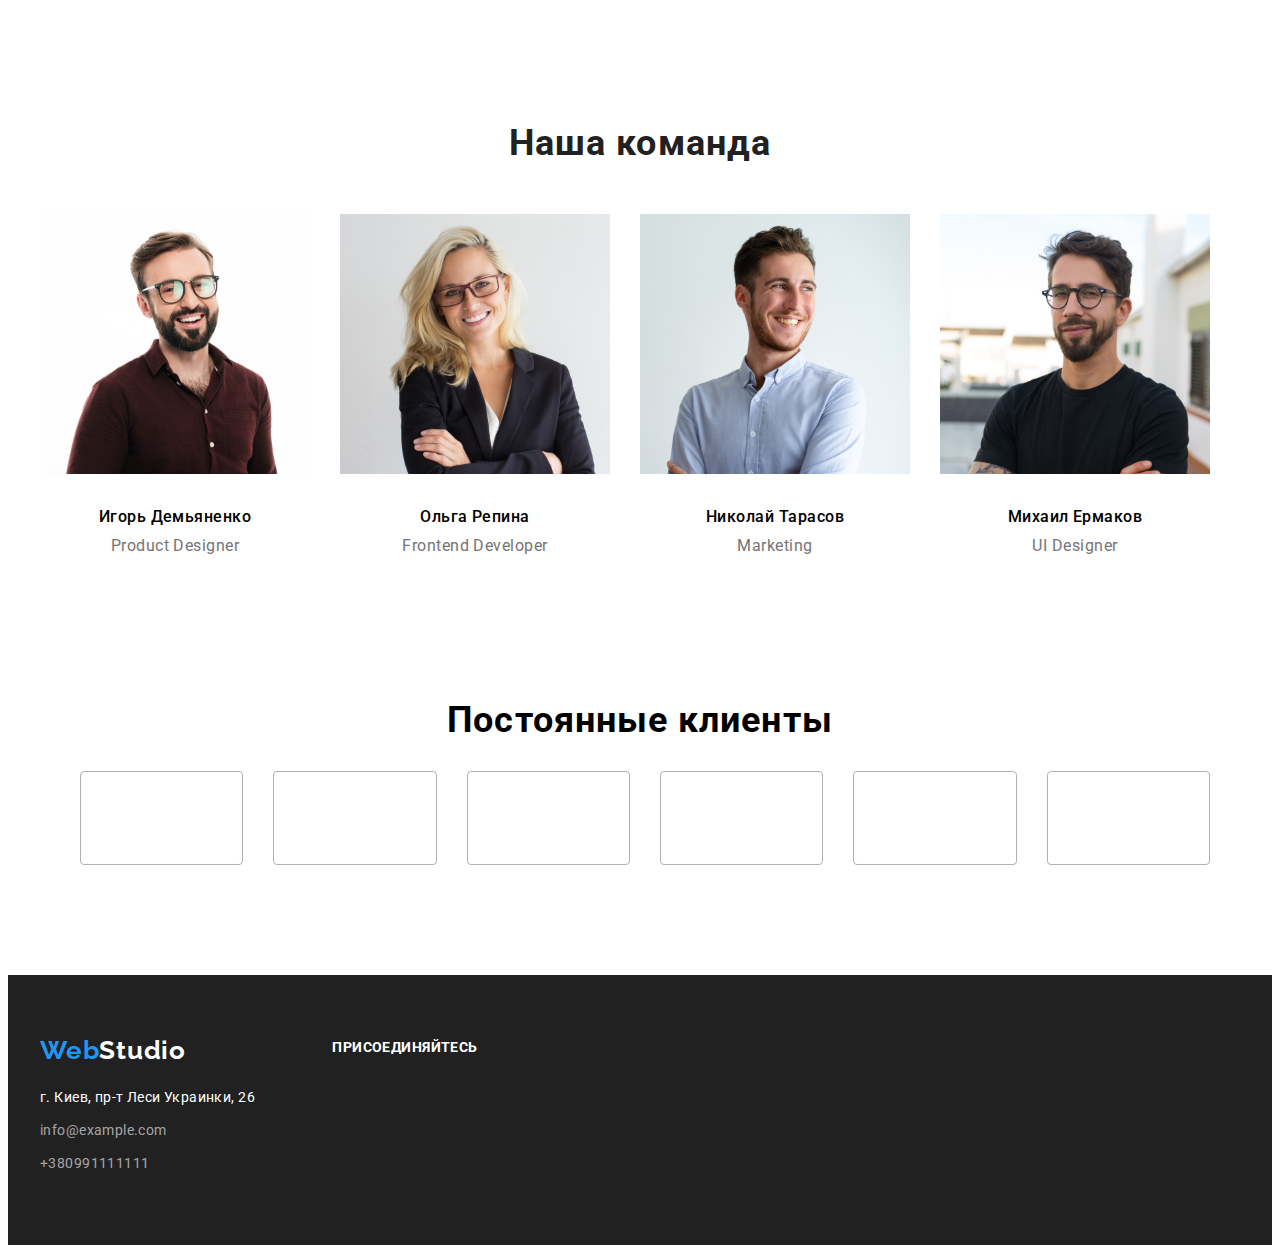
==== commit ff0e51a0: "изменение в верстке" ====
--- a/index.html
+++ b/index.html
@@ -24,13 +24,13 @@
           </ul>
       <ul class="contact-list">
         <li class="item-list">
-          <svg class="icon-nav contact" width="16" height="12">
-            <use href="./images/symbol-defs.svg#icon-envelope-1"></use>
+          <svg class="icon-contact" width="16" height="12">
+            <use href="./images/symbol-defs.svg#icon-envelope-2"></use>
             </svg>
             <a href="mailto:info@devstudio.com" class="email-nav">info@devstudio.com</a></li>
             <li class="item-list">
-          <svg class="icon-nav contact" width="16" height="12">
-            <use href="./images/symbol-defs.svg#icon-Vector"></use>
+          <svg class="icon-contact" width="16" height="12">
+            <use href="./images/symbol-defs.svg#icon-smartphone-3"></use>
             </svg>
           <a href="tel:+380961111111" class="contact-nav type">+380961111111</a>
       </li>
@@ -113,29 +113,31 @@
           <h3 class="team">Игорь Демьяненко</h3>
           <p class="team-name">Product Designer</p>
             <ul class="social-list list">
-            <li>
-          <a href=# class="icon-instagram">
-          <svg class="twitter-1" width="44" height="44">
-            <use href="./images/symbol-defs.svg#icon-Ellipse"></use>
-          </svg>
-         </a>
-         </li>
-            <li>
-          <a href=# class="icon-twitter">
-          <svg class="twitter-1" width="44" height="44">
-            <use href="./images/symbol-defs.svg#icon-Ellipse-1"></use>
-          </svg>
-         </a>
-         </li>
-         <a href=# class="icon-facebook">
-          <svg class="twitter-1" width="44" height="44">
-            <use href="./images/symbol-defs.svg#icon-Ellipse-2"></use>
-          </svg>
-         </a>
-         </li>
-         <a href=# class="icon-in">
-          <svg class="twitter-1" width="44" height="44">
-            <use href="./images/symbol-defs.svg#icon-Ellipse-3"></use>
+            <li class="link-list">
+          <a href=# class="links">
+          <svg class="twitter-1" width="20" height="20">
+            <use href="./images/symbol-defs.svg#icon-instagram-2-2"></use>
+          </svg>
+         </a>
+         </li>
+            <li class="link-list">
+          <a href=# class="links">
+          <svg class="twitter-1" width="20" height="20">
+            <use href="./images/symbol-defs.svg#icon-twitter-1"></use>
+          </svg>
+         </a>
+         </li>
+          <li class="link-list">
+         <a href=# class="links">
+          <svg class="twitter-1" width="20" height="20">
+            <use href="./images/symbol-defs.svg#icon-facebook-1-2"></use>
+          </svg>
+         </a>
+         </li>
+         <li class="link-list">
+         <a href=# class="links">
+          <svg class="twitter-1" width="20" height="20">
+            <use href="./images/symbol-defs.svg#icon-linkedin-1-2"></use>
           </svg>
          </a>
          </li>
@@ -147,29 +149,31 @@
           <h3 class="team">Ольга Репина</h3>
           <p class="team-name">Frontend Developer</p>
         <ul class="social-list list">
-            <li>
+            <li class="link-list">
           <a href=# class="icon-instagram">
-          <svg class="twitter-1" width="44" height="44">
-            <use href="./images/symbol-defs.svg#icon-Ellipse"></use>
-          </svg>
-         </a>
-         </li>
-            <li>
+          <svg class="twitter-1" width="20" height="20">
+            <use href="./images/symbol-defs.svg#icon-instagram-2-2"></use>
+          </svg>
+         </a>
+         </li>
+            <li class="link-list">
           <a href=# class="icon-twitter">
-          <svg class="twitter-1" width="44" height="44">
-            <use href="./images/symbol-defs.svg#icon-Ellipse-1"></use>
-          </svg>
-         </a>
-         </li>
+          <svg class="twitter-1" width="20" height="20">
+            <use href="./images/symbol-defs.svg#icon-twitter-1"></use>
+          </svg>
+         </a>
+         </li>
+         <li class="link-list">
          <a href=# class="icon-facebook">
-          <svg class="twitter-1" width="44" height="44">
-            <use href="./images/symbol-defs.svg#icon-Ellipse-2"></use>
-          </svg>
-         </a>
-         </li>
+          <svg class="twitter-1" width="20" height="20">
+            <use href="./images/symbol-defs.svg#icon-facebook-1-2"></use>
+          </svg>
+         </a>
+         </li>
+         <li class="link-list">
          <a href=# class="icon-in">
-          <svg class="twitter-1" width="44" height="44">
-            <use href="./images/symbol-defs.svg#icon-Ellipse-3"></use>
+          <svg class="twitter-1" width="20" height="20">
+            <use href="./images/symbol-defs.svg#icon-linkedin-1-2"></use>
           </svg>
          </a>
          </li>
@@ -181,29 +185,31 @@
           <h3 class="team">Николай Тарасов</h3>
           <p class="team-name">Marketing</p>
           <ul class="social-list list">
-            <li>
+            <li class="link-list">
           <a href=# class="icon-instagram">
-          <svg class="twitter-1" width="44" height="44">
-            <use href="./images/symbol-defs.svg#icon-Ellipse"></use>
-          </svg>
-         </a>
-         </li>
-            <li>
+          <svg class="twitter-1" width="20" height="20">
+            <use href="./images/symbol-defs.svg#icon-instagram-2-2"></use>
+          </svg>
+         </a>
+         </li>
+            <li class="link-list">
           <a href=# class="icon-twitter">
-          <svg class="twitter-1" width="44" height="44">
-            <use href="./images/symbol-defs.svg#icon-Ellipse-1"></use>
-          </svg>
-         </a>
-         </li>
+          <svg class="twitter-1" width="20" height="20">
+            <use href="./images/symbol-defs.svg#icon-twitter-1"></use>
+          </svg>
+         </a>
+         </li>
+         <li class="link-list">
          <a href=# class="icon-facebook">
-          <svg class="twitter-1" width="44" height="44">
-            <use href="./images/symbol-defs.svg#icon-Ellipse-2"></use>
-          </svg>
-         </a>
-         </li>
+          <svg class="twitter-1" width="20" height="20">
+            <use href="./images/symbol-defs.svg#icon-facebook-1-2"></use>
+          </svg>
+         </a>
+         </li>
+         <li class="link-list">
          <a href=# class="icon-in">
-          <svg class="twitter-1" width="44" height="44">
-            <use href="./images/symbol-defs.svg#icon-Ellipse-3"></use>
+          <svg class="twitter-1" width="20" height="20">
+            <use href="./images/symbol-defs.svg#icon-linkedin-1-2"></use>
           </svg>
          </a>
          </li>
@@ -215,29 +221,31 @@
           <h3 class="team">Михаил Ермаков</h3>
           <p class="team-name">UI Designer</p>
           <ul class="social-list list">
-            <li>
+            <li class="link-list">
           <a href=# class="icon-instagram">
-          <svg class="twitter-1" width="44" height="44">
-            <use href="./images/symbol-defs.svg#icon-Ellipse"></use>
-          </svg>
-         </a>
-         </li>
-            <li>
+          <svg class="twitter-1" width="20" height="20">
+            <use href="./images/symbol-defs.svg#icon-instagram-2-2"></use>
+          </svg>
+         </a>
+         </li>
+            <li class="link-list">
           <a href=# class="icon-twitter">
-          <svg class="twitter-1" width="44" height="44">
-            <use href="./images/symbol-defs.svg#icon-Ellipse-1"></use>
-          </svg>
-         </a>
-         </li>
+          <svg class="twitter-1" width="20" height="20">
+            <use href="./images/symbol-defs.svg#icon-twitter-1"></use>
+          </svg>
+         </a>
+         </li>
+         <li class="link-list">
          <a href=# class="icon-facebook">
-          <svg class="twitter-1" width="44" height="44">
-            <use href="./images/symbol-defs.svg#icon-Ellipse-2"></use>
-          </svg>
-         </a>
-         </li>
+          <svg class="twitter-1" width="20" height="20">
+            <use href="./images/symbol-defs.svg#icon-facebook-1-2"></use>
+          </svg>
+         </a>
+         </li>
+         <li class="link-list">
          <a href=# class="icon-in">
-          <svg class="twitter-1" width="44" height="44">
-            <use href="./images/symbol-defs.svg#icon-Ellipse-3"></use>
+          <svg class="twitter-1" width="20" height="20">
+            <use href="./images/symbol-defs.svg#icon-linkedin-1-2"></use>
           </svg>
          </a>
          </li>
@@ -252,43 +260,43 @@
          <ul class="customer"> 
            <li class="icon-border">
           <a href="" class="icon-logo">
-          <svg class="logo" width="106" height="60">
-            <use href="./images/symbol-defs.svg#icon-Logo"></use>
-          </svg>
-         </a>
-         </li>
-          <li class="icon-border">
-          <a href="" class="icon-logo">
-          <svg class="logo" width="106" height="60">
-            <use href="./images/symbol-defs.svg#icon-Logo-1"></use>
-          </svg>
-         </a>
-         </li>
-          <li class="icon-border">
-          <a href="" class="icon-logo">
-          <svg class="logo" width="106" height="60">
-            <use href="./images/symbol-defs.svg#icon-Logo-5"></use>
-          </svg>
-         </a>
-         </li>
-          <li class="icon-border">
-          <a href="" class="icon-logo">
-          <svg class="logo" width="106" height="60">
-            <use href="./images/symbol-defs.svg#icon-Logo-2"></use>
-          </svg>
-         </a>
-         </li>
-          <li class="icon-border">
-          <a href="" class="icon-logo">
-          <svg class="logo" width="106" height="60">
-            <use href="./images/symbol-defs.svg#icon-Logo-3"></use>
-          </svg>
-         </a>
-         </li>
-          <li class="icon-border">
-          <a href="" class="icon-logo">
-          <svg class="logo" width="106" height="60">
-            <use href="./images/symbol-defs.svg#icon-Logo-4"></use>
+          <svg class="icon" width="106" height="60">
+            <use href="./images/symbol-defs.svg#icon-group-7"></use>
+          </svg>
+         </a>
+         </li>
+          <li class="icon-border">
+          <a href="" class="icon-logo">
+          <svg class="icon" width="106" height="60">
+            <use href="./images/symbol-defs.svg#icon-group-8"></use>
+          </svg>
+         </a>
+         </li>
+          <li class="icon-border">
+          <a href="" class="icon-logo">
+          <svg class="icon" width="106" height="60">
+            <use href="./images/symbol-defs.svg#icon-group-9"></use>
+          </svg>
+         </a>
+         </li>
+          <li class="icon-border">
+          <a href="" class="icon-logo">
+          <svg class="icon" width="106" height="60">
+            <use href="./images/symbol-defs.svg#icon-group-10"></use>
+          </svg>
+         </a>
+         </li>
+          <li class="icon-border">
+          <a href="" class="icon-logo">
+          <svg class="icon" width="106" height="60">
+            <use href="./images/symbol-defs.svg#icon-group-11"></use>
+          </svg>
+         </a>
+         </li>
+          <li class="icon-border">
+          <a href="" class="icon-logo">
+          <svg class="icon" width="106" height="60">
+            <use href="./images/symbol-defs.svg#icon-group-12"></use>
           </svg>
          </a>
          </li>
@@ -312,29 +320,29 @@
           <ul class="join">
         <li class="join-icon">
         <a href="" class="link-icon">
-          <svg class="join-link" width="44" height="44">
-            <use href="./images/symbol-defs.svg#icon-Ellipse-4"></use>
+          <svg class="join-link" width="20" height="20">
+            <use href="./images/symbol-defs.svg#icon-instagram-2-3"></use>
           </svg>
         </a>
         </li>
         <li class="join-icon">
         <a href="" class="link-icon" >
-          <svg class="join-link" width="44" height="44">
-            <use href="./images/symbol-defs.svg#icon-Ellipse-5"></use>
+          <svg class="join-link" width="20" height="20">
+            <use href="./images/symbol-defs.svg#icon-twitter-1-1"></use>
           </svg>
         </a>
         </li>
         <li class="join-icon">
         <a href="" class="link-icon">
-          <svg class="join-link" width="44" height="44">
-            <use href="./images/symbol-defs.svg#icon-Ellipse-6"></use>
+          <svg class="join-link" width="20" height="20">
+            <use href="./images/symbol-defs.svg#icon-facebook-1-3"></use>
           </svg>
         </a>
         </li>
         <li class="join-icon">
         <a href="" class="link-icon">
-          <svg class="join-link" width="44" height="44">
-            <use href="./images/symbol-defs.svg#icon-Ellipse-7"></use>
+          <svg class="join-link" width="20" height="20">
+            <use href="./images/symbol-defs.svg#icon-linkedin-1-3"></use>
           </svg>
         </a>
         </li>
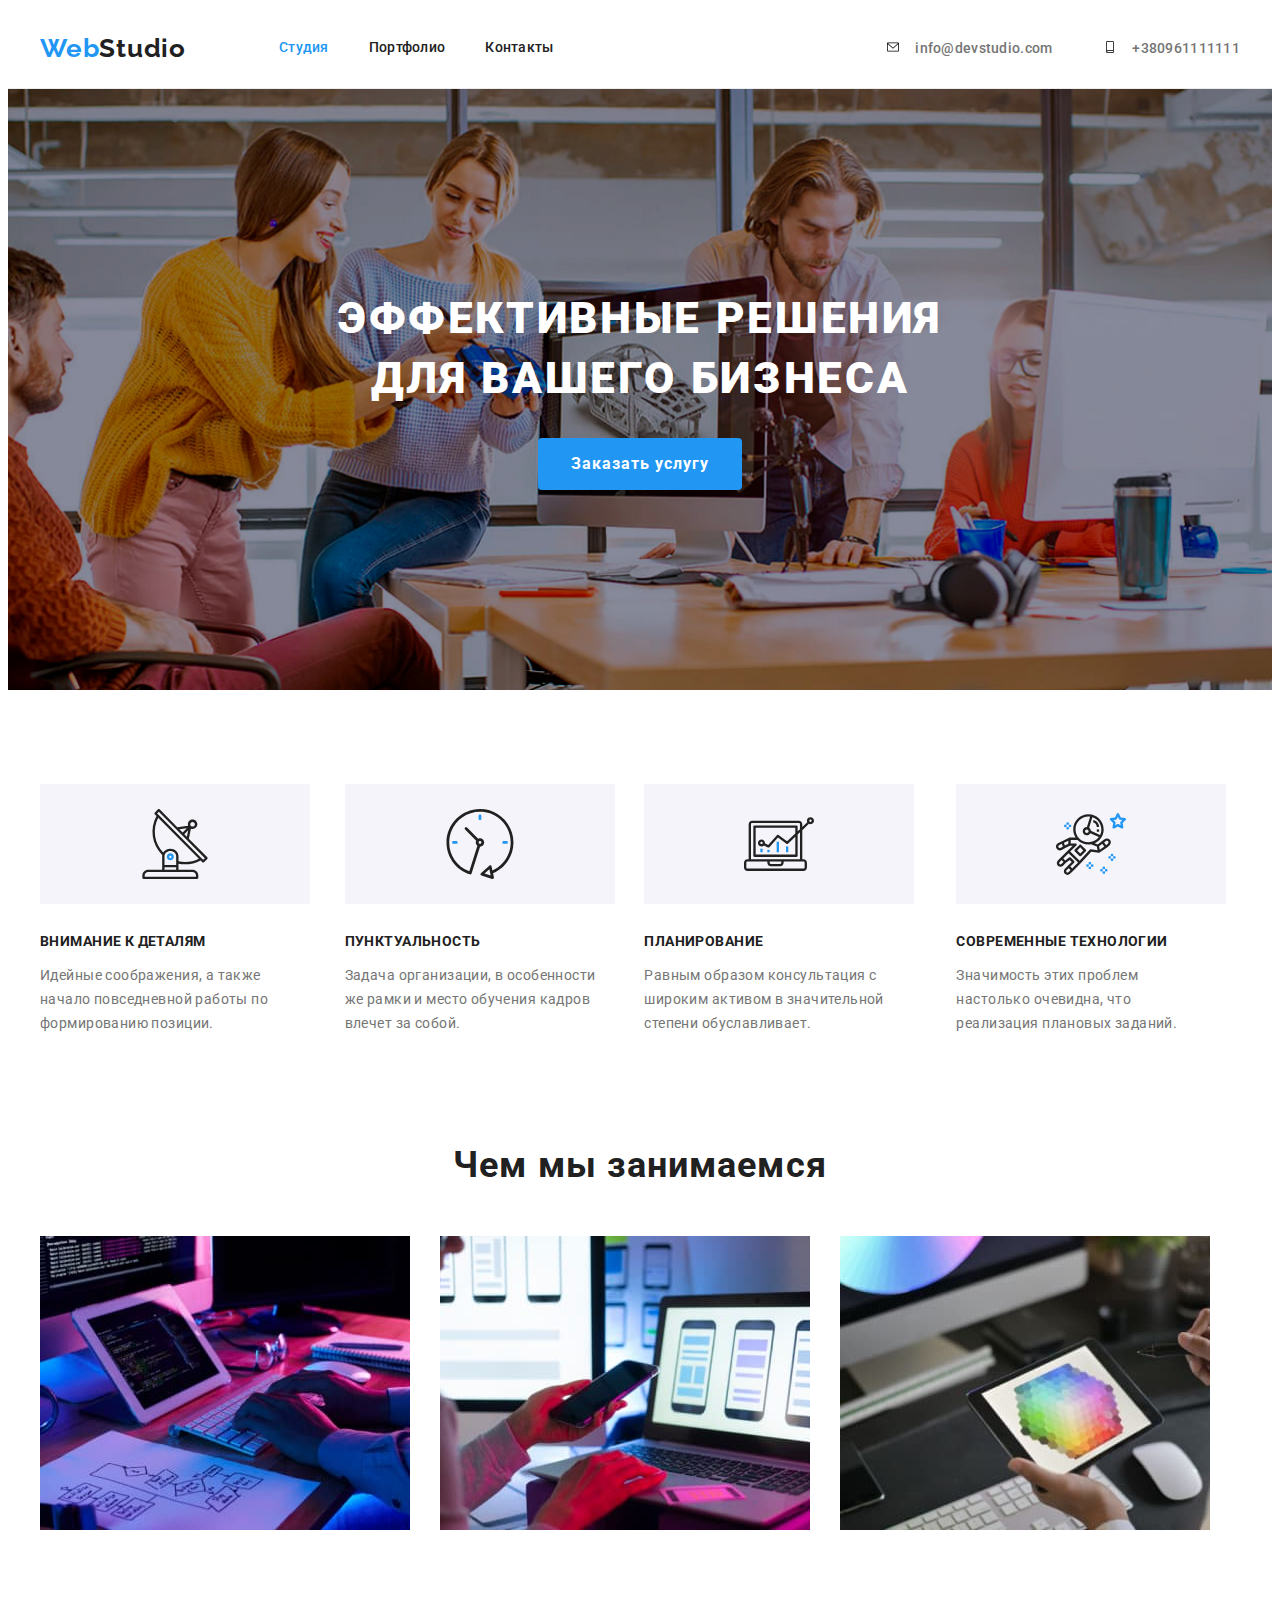
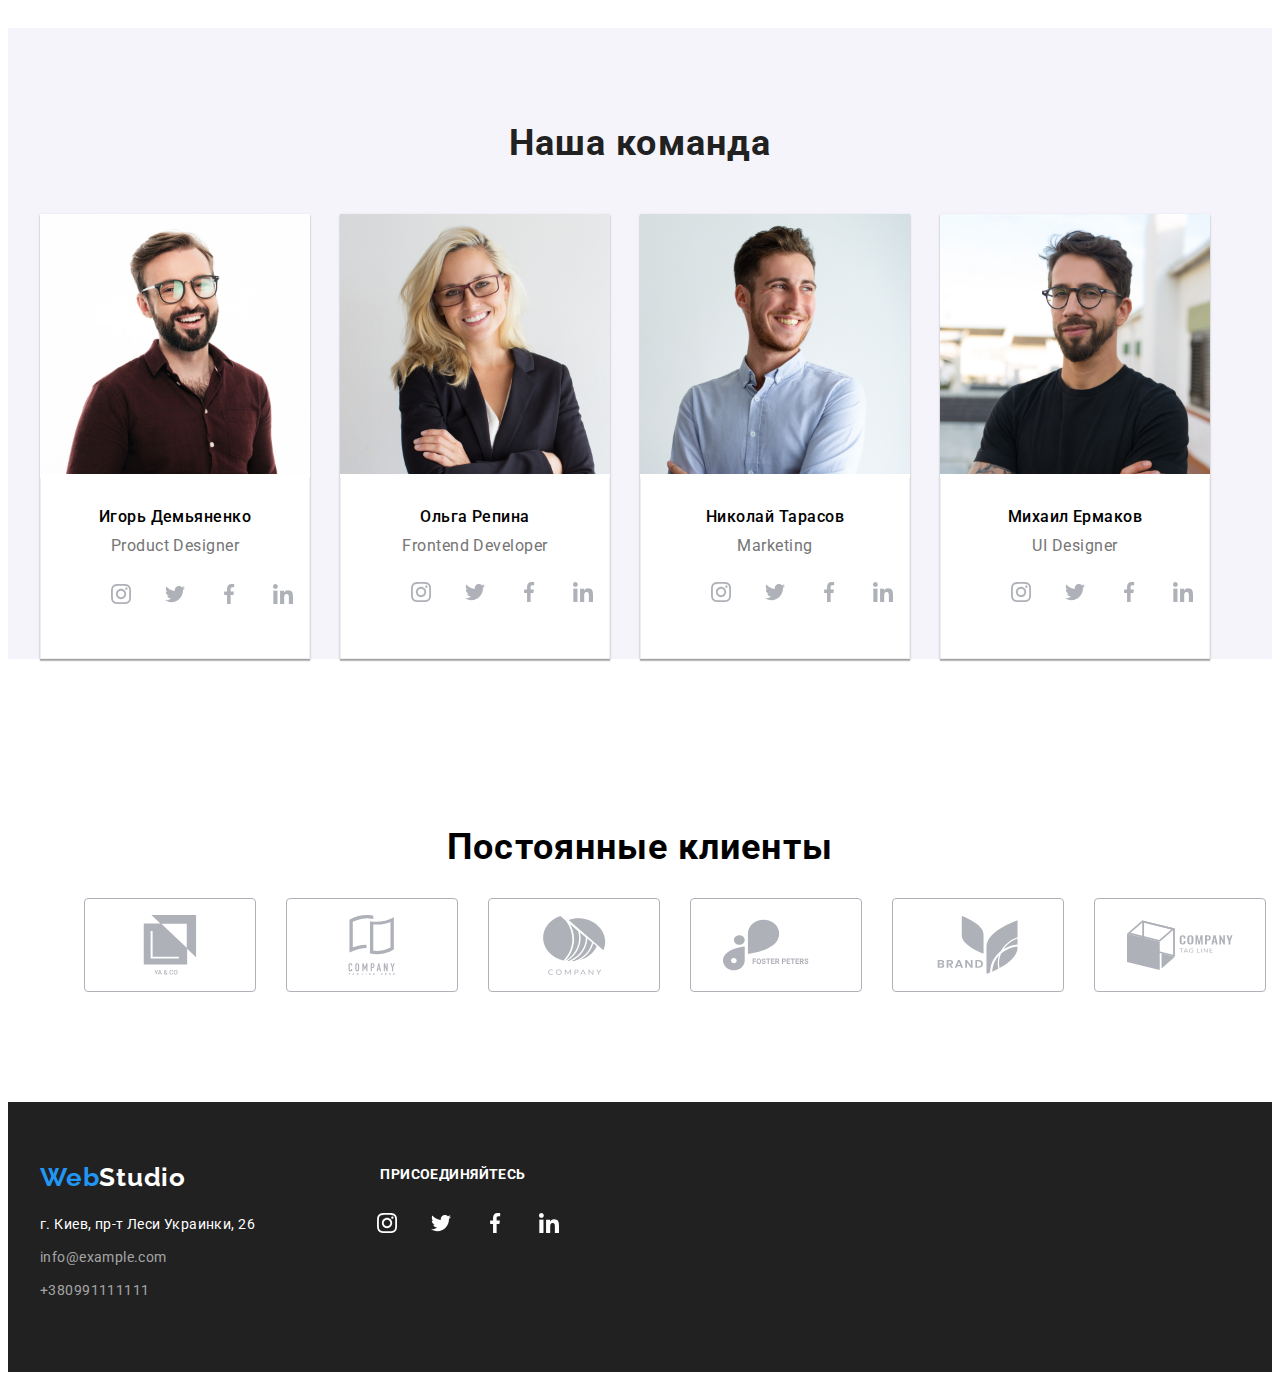
==== commit f3763f2a: "изменение в верстке" ====
--- a/index.html
+++ b/index.html
@@ -39,7 +39,7 @@
     </div>
     </header>
     <main>
-      <section class="hero">
+      <section class="hero company">
         <h1 class="title-hero">
           ЭФФЕКТИВНЫЕ РЕШЕНИЯ <br/> ДЛЯ ВАШЕГО БИЗНЕСА
         </h1>
@@ -179,7 +179,7 @@
          </li>
           </div>
         </li>
-        <li class="images">
+        <li class="image">
           <img src="./images/team3.jpg" alt="Николай Тарасов" width="270" />
           <div class="team-list">
           <h3 class="team">Николай Тарасов</h3>
@@ -215,7 +215,7 @@
          </li>
           </div>
         </li>
-        <li class="images">
+        <li class="image">
           <img src="./images/team4.jpg" alt="Михаил Ермаков" width="270" />
           <div class="team-list">
           <h3 class="team">Михаил Ермаков</h3>
--- a/css/common.css
+++ b/css/common.css
@@ -165,7 +165,10 @@
 
 .img {
     margin-right: 30px;
-    margin-bottom: 30px;;
+    margin-bottom: 30px;
+    box-shadow: 1px 1px  rgba(0,0,0,0.12), 0px 4px 4px  rgba(0,0,0,0.06),
+     1px 4px 6px  rgba(0,0,0,0.16);
+
     
 }
 
@@ -233,6 +236,9 @@
     line-height: 1.62;
     border: none;
     letter-spacing: 0.03em;
+    box-shadow: 0px 3px 1px  rgba(0,0,0,0.1), 0px 1px 2px  rgba(0,0,0,0.08),
+     0px 2px 2px  rgba(0,0,0,0.12);
+
 
 }
 
@@ -243,6 +249,7 @@
 
 .company-list {
     margin-top: 50px;
+    padding-bottom: 94px;
 }
 
 .projects {
@@ -351,4 +358,5 @@
 .phone-nav:hover,
 .phone-nav:focus {
     color: var(--accent-color);
-}+}
+
--- a/css/styles.css
+++ b/css/styles.css
@@ -98,6 +98,7 @@
     align-items: center;
  }
 
+ 
  .item-list:last-child {
     margin-right: 0;
  }
@@ -107,6 +108,7 @@
     padding: 0;
     margin: 0;
     display: flex;
+    
 }
 
 .icon-list::before {
@@ -204,26 +206,42 @@
 .contact-nav:focus
 .email-nav:hover,
 .email-nav:focus,
-.icon-nav.contact:hover,
-.icon-nav.contact:focus,
  {
     color: var(--accent-color);
 }
 
-.icon-nav.contact {
+.contact-list:hover,
+.contact-list:focus
+.item-list:hover,
+.item-list:focus
+.icon-contact:hover,
+.icon-contact:focus{
+    color: var(--accent-color);
+} 
+ 
+
+.icon-contact {
   margin-right: 10px;
   fill: currentColor;
 }
 
+.icon:hover,
+.icon:focus {
+    color: #2196F3;
+}
+
+
+
 
 .page .container {
     background-color: #FFFFFF;
 }
 
-.hero {
+.company {
     background-color: #212121;
     background-image: linear-gradient(
         to right,
+        rgba(47, 48, 58, 0.4)
         rgba(47, 48, 58, 0.4)
     );
     background-image: url(../images/heroImg\ \(4\).jpg);
@@ -235,6 +253,7 @@
     background-position: center;
     background-size: cover;
     background-repeat: no-repeat;
+    box-shadow: 0px 4px 4px  rgba (0,0,0,0.25);
 
 }
 
@@ -268,6 +287,8 @@
     letter-spacing: 0.06em;
     display: block;
     margin: 0 auto;
+    box-shadow: 0px 4px 4px  rgba (0,0,0,0.15);
+    cursor: pointer;
 
 }
 .benefits {
@@ -286,11 +307,55 @@
 
 
 .co-worker {
-    padding-top: 0px;
-    padding-bottom: 0px; 
+    padding-top: 0px; 
     display: block;
-}
-
+    background-color: #F5F4FA;
+    padding-bottom: 0px;
+}
+
+.social-list{
+    display: flex;
+    margin-left: 10px;
+  padding: 12px;
+  width: 100%;
+  height: 100%;
+  color: var(--accent-color);
+  border-radius: 50%;
+}
+
+
+
+.links {
+    border-radius: 100%;
+    display:flex;
+ }
+
+.twitter-1{
+    margin-right: 0px;
+    fill: #AFB1B8;
+    }
+
+
+.link-list{
+     border-radius: 50%;
+    width: 44px;
+    height: 44px;
+    display: flex;
+    justify-content: center;
+    align-items: center;
+    margin-left: 10px;
+    color: #757575;
+   
+} 
+
+
+.link-list:hover,
+.link-list:focus {
+    background-color: #2196F3;
+    color: #FFFFFF;
+
+
+}
 .section-title {
     color: var(--title-text-color);
     margin-bottom: 10px;
@@ -360,6 +425,10 @@
 
 .image {
     margin-right: 30px;
+    box-shadow: 0px 1px 3px rgba(0, 0, 0, 0.12), 0px 1px 1px rgba(0, 0, 0, 0.14),
+    0px 2px 1px rgba(0, 0, 0, 0.2);
+    background-color: #FFFFFF;
+    
     
 }
 
@@ -378,6 +447,10 @@
 .team-list {
     padding-top: 30px;
     padding-bottom: 30px ;
+    border-left: 1px solid #eeeeee;
+    border-bottom: 1px solid #eeeeee;
+    border-right: 1px solid #eeeeee;
+    background-color: #FFFFFF;
     
 }
 
@@ -401,8 +474,9 @@
 }
 
 .regular-customers {
-    padding-top: 94px;
+    padding-top: 188px;
     padding-bottom: 94px;
+    background-color: #FFFFFF;
 }
 
  .customers-list {
@@ -421,21 +495,42 @@
     list-style: none;
     display: flex;
     justify-content: center;
-    margin-left: auto;
-    margin-right: auto;
-    background-position: center;}
+    
+     
+}
 
 
 .icon-border {
+  margin-left: 30px;
+  
+  
+ }
+
+ 
+ .icon-logo:hover,
+ .icon-logo:focus
+ { 
+  color: var(--accent-color);
+  border: 1px solid var(--accent-color);
+ }
+
+ .icon {
+    fill: currentColor;
+ }
+
+.icon-logo {
+    display: flex;
+    justify-content: center;
+    align-items: center;
+    color: #AFB1B8;
+    width:100px;
+    height:100px;
     border: 1px solid #AFB1B8;
     border-radius: 4px;
     width: 170px;
     height: 92px;
-    margin-right: 30px;
-    justify-content: center;
-    align-items:center;
- }
-
+
+}
 .join-us {
     color: #FFFFFF;
     font-family: 'Roboto';
@@ -444,20 +539,50 @@
     font-size: 14px;
     line-height: 1.14px;
     letter-spacing: 0.03em;
-     margin-right: auto;
+    margin-right: auto;
     margin-left: auto;
 
 }
 
 .join-icon {
     padding-right: 10px;
+    border-radius: 50%;
+    width: 44px;
+    height: 44px;
+    list-style: none;
+    display: flex;
+    justify-content: center;
+    align-items: center;
+    margin: 0px;
+    color: #757575;
+    ;
    
+}
+
+.join-icon:hover,
+.join-icon:focus {
+    background-color: #757575;
+    color: #FFFFFF;
 }
 
 .join {
     display: flex;  
-}
-
+    border-radius: 50%;
+    
+    
+}
+
+.join-link {
+    fill: #FFFFFF;
+    justify-content: center;
+    align-items: center;
+    
+}
+
+.link-icon {
+    justify-content: center;
+    align-items: center;
+}
 
 .join.link-icon {
     display: block;
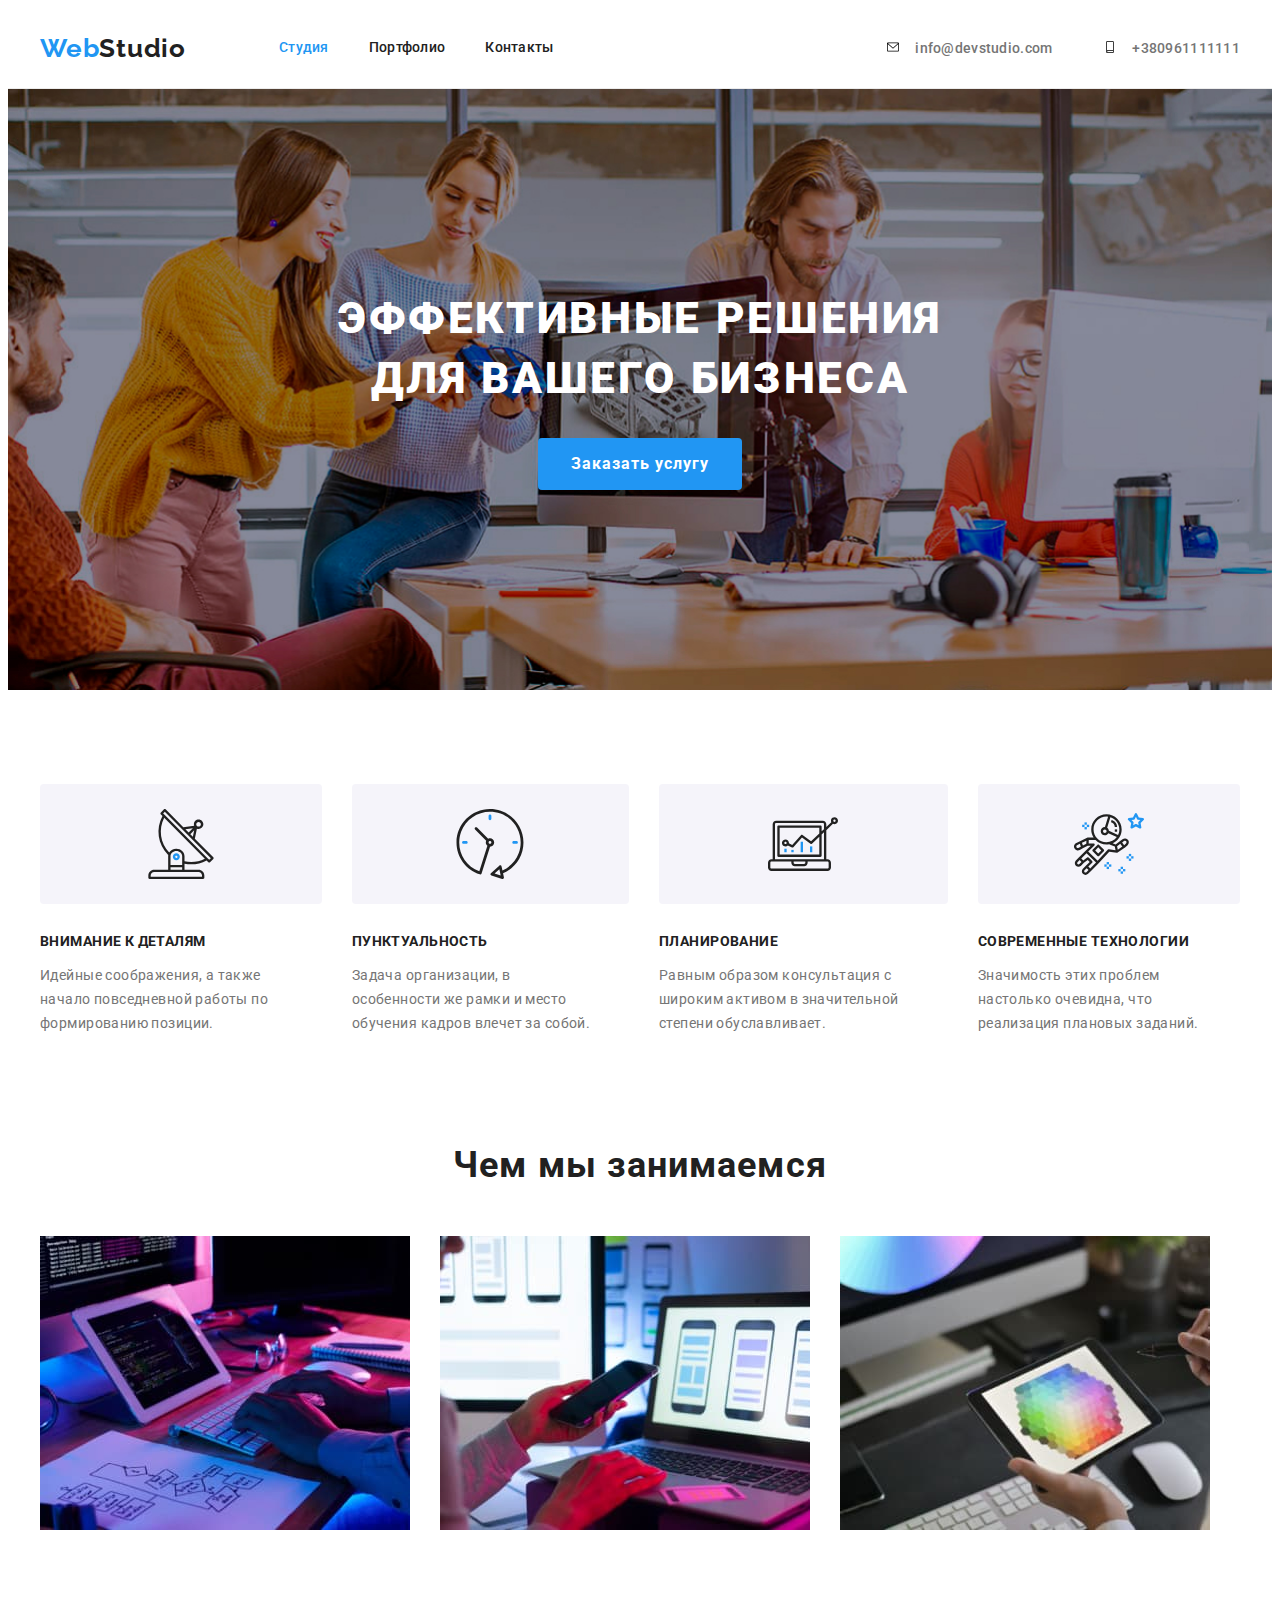
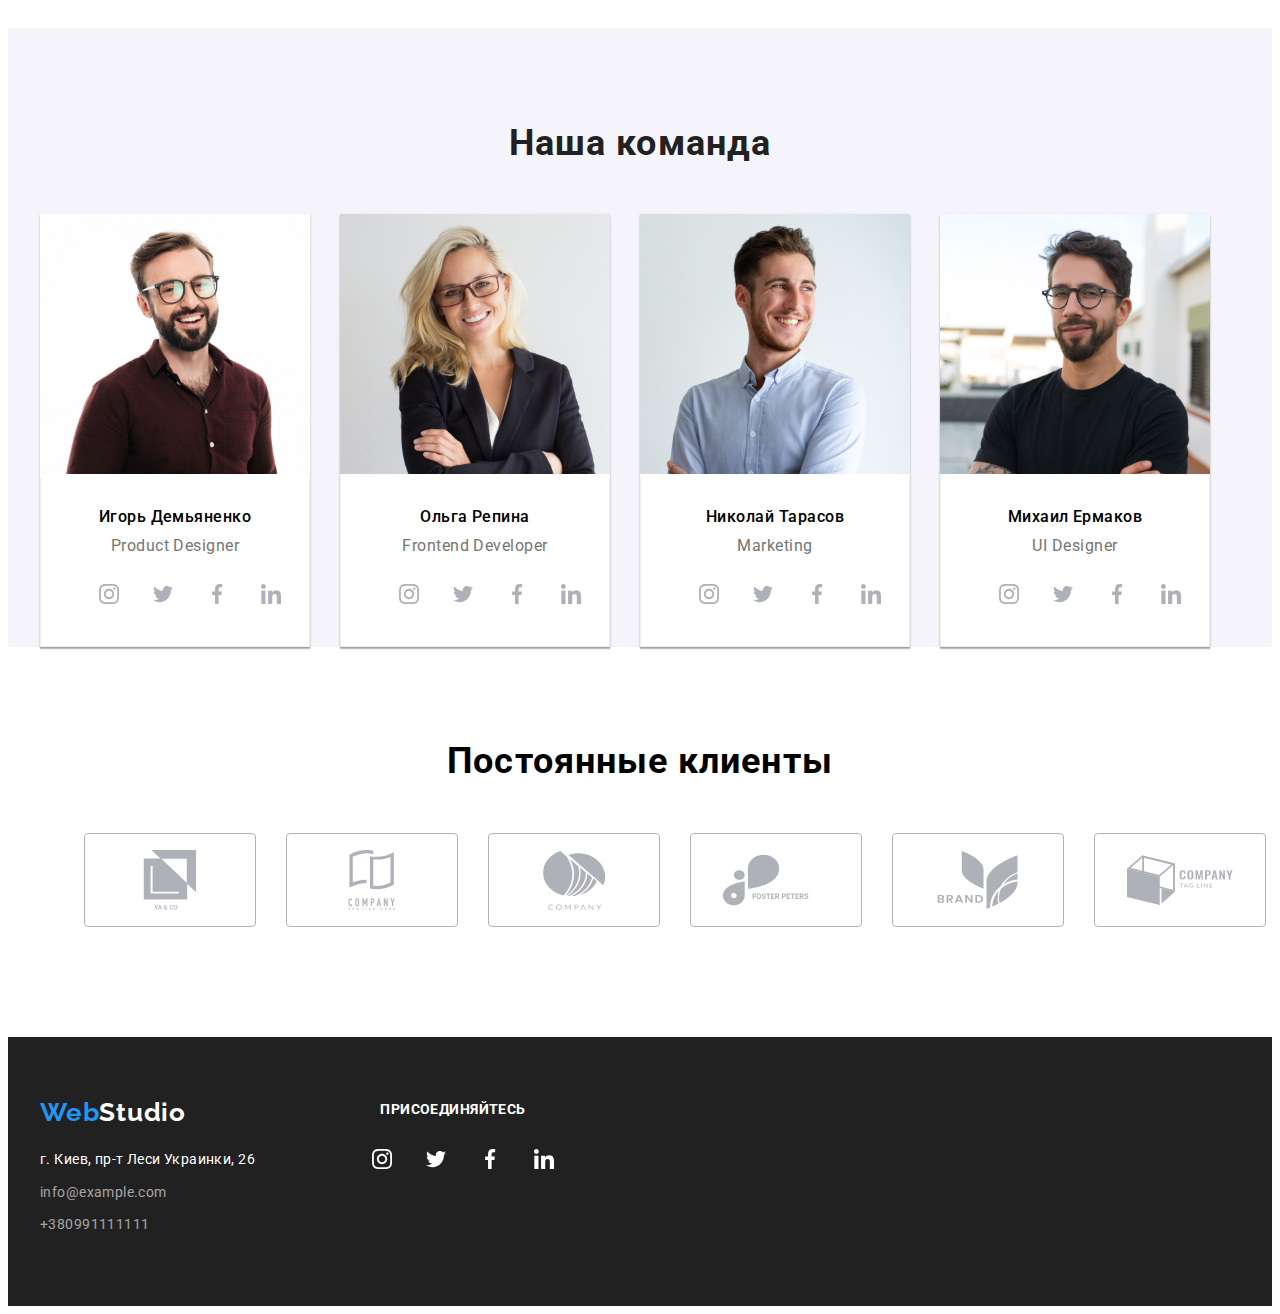
==== commit 1ff8b7ee: "зміни в верстці" ====
--- a/index.html
+++ b/index.html
@@ -150,28 +150,28 @@
           <p class="team-name">Frontend Developer</p>
         <ul class="social-list list">
             <li class="link-list">
-          <a href=# class="icon-instagram">
+          <a href=# class="links">
           <svg class="twitter-1" width="20" height="20">
             <use href="./images/symbol-defs.svg#icon-instagram-2-2"></use>
           </svg>
          </a>
          </li>
             <li class="link-list">
-          <a href=# class="icon-twitter">
+          <a href=# class="links">
           <svg class="twitter-1" width="20" height="20">
             <use href="./images/symbol-defs.svg#icon-twitter-1"></use>
           </svg>
          </a>
          </li>
          <li class="link-list">
-         <a href=# class="icon-facebook">
+         <a href=# class="links">
           <svg class="twitter-1" width="20" height="20">
             <use href="./images/symbol-defs.svg#icon-facebook-1-2"></use>
           </svg>
          </a>
          </li>
          <li class="link-list">
-         <a href=# class="icon-in">
+         <a href=# class="links">
           <svg class="twitter-1" width="20" height="20">
             <use href="./images/symbol-defs.svg#icon-linkedin-1-2"></use>
           </svg>
@@ -186,28 +186,28 @@
           <p class="team-name">Marketing</p>
           <ul class="social-list list">
             <li class="link-list">
-          <a href=# class="icon-instagram">
+          <a href=# class="links">
           <svg class="twitter-1" width="20" height="20">
             <use href="./images/symbol-defs.svg#icon-instagram-2-2"></use>
           </svg>
          </a>
          </li>
             <li class="link-list">
-          <a href=# class="icon-twitter">
+          <a href=# class="links">
           <svg class="twitter-1" width="20" height="20">
             <use href="./images/symbol-defs.svg#icon-twitter-1"></use>
           </svg>
          </a>
          </li>
          <li class="link-list">
-         <a href=# class="icon-facebook">
+         <a href=# class="links">
           <svg class="twitter-1" width="20" height="20">
             <use href="./images/symbol-defs.svg#icon-facebook-1-2"></use>
           </svg>
          </a>
          </li>
          <li class="link-list">
-         <a href=# class="icon-in">
+         <a href=# class="links">
           <svg class="twitter-1" width="20" height="20">
             <use href="./images/symbol-defs.svg#icon-linkedin-1-2"></use>
           </svg>
@@ -222,28 +222,28 @@
           <p class="team-name">UI Designer</p>
           <ul class="social-list list">
             <li class="link-list">
-          <a href=# class="icon-instagram">
+          <a href=# class="links">
           <svg class="twitter-1" width="20" height="20">
             <use href="./images/symbol-defs.svg#icon-instagram-2-2"></use>
           </svg>
          </a>
          </li>
             <li class="link-list">
-          <a href=# class="icon-twitter">
+          <a href=# class="links">
           <svg class="twitter-1" width="20" height="20">
             <use href="./images/symbol-defs.svg#icon-twitter-1"></use>
           </svg>
          </a>
          </li>
          <li class="link-list">
-         <a href=# class="icon-facebook">
+         <a href=# class="links">
           <svg class="twitter-1" width="20" height="20">
             <use href="./images/symbol-defs.svg#icon-facebook-1-2"></use>
           </svg>
          </a>
          </li>
          <li class="link-list">
-         <a href=# class="icon-in">
+         <a href=# class="links">
           <svg class="twitter-1" width="20" height="20">
             <use href="./images/symbol-defs.svg#icon-linkedin-1-2"></use>
           </svg>
--- a/css/common.css
+++ b/css/common.css
@@ -118,6 +118,7 @@
     flex-wrap: wrap;
 
 }
+
 
 
 
@@ -172,6 +173,24 @@
     
 }
 
+.img:hover,
+.img:focus {
+box-shadow: 0px 1px 1px rgba(0, 0, 0, 0.12), 0px 4px 4px rgba(0, 0, 0, 0.06),
+    1px 4px 6px rgba(0, 0, 0, 0.16);}
+
+.imgs:hover,
+.imgs:focus {
+box-shadow: 0px 1px 1px rgba(0, 0, 0, 0.12), 0px 4px 4px rgba(0, 0, 0, 0.06),
+    1px 4px 6px rgba(0, 0, 0, 0.16);}
+
+
+.imgs {
+    margin-bottom: 30px;
+    box-shadow: 1px 1px  rgba(0,0,0,0.12), 0px 4px 4px  rgba(0,0,0,0.06),
+     1px 4px 6px  rgba(0,0,0,0.16);
+
+}
+
 .img:last-child {
     margin-right: 0;
 
@@ -236,15 +255,15 @@
     line-height: 1.62;
     border: none;
     letter-spacing: 0.03em;
-    box-shadow: 0px 3px 1px  rgba(0,0,0,0.1), 0px 1px 2px  rgba(0,0,0,0.08),
-     0px 2px 2px  rgba(0,0,0,0.12);
-
 
 }
 
 .button-nav:hover,
 .button-nav:focus {
     background-color: var(--accent-color);
+    color: #FFFFFF;
+     box-shadow: 0px 3px 1px  rgba(0,0,0,0.1), 0px 1px 2px  rgba(0,0,0,0.08),
+     0px 2px 2px  rgba(0,0,0,0.12);
 }
 
 .company-list {
@@ -358,5 +377,4 @@
 .phone-nav:hover,
 .phone-nav:focus {
     color: var(--accent-color);
-}
-
+}--- a/css/styles.css
+++ b/css/styles.css
@@ -3,6 +3,7 @@
     --title-text-color:#212121;
     --accent-color:#2196F3;
     --title-hero:#FFFFFF;
+    --icon:#AFB1B8;
  }
 
  html {
@@ -109,6 +110,18 @@
     margin: 0;
     display: flex;
     
+}
+
+.icon-list.icon-antenna {
+    margin-right: 30px;
+}
+
+.icon-list.icon-clock {
+    margin-right: 30px;
+}
+
+.icon-list.icon-diagram {
+    margin-right: 30px;
 }
 
 .icon-list::before {
@@ -119,33 +132,39 @@
     background-repeat: no-repeat;
     background-position: center;
     background-color: #F5F4FA;
-    
-    
+    border-radius: 4px;
 
 }
 
 .icon-list.icon-antenna::before {
     background-image: url(../images/antenna\ 1.svg);
-    width: 270px;
+    width: 100%;
+    border-radius: 4px;
+    
+    
     
 }
 
 .icon-list.icon-clock::before {
     background-image: url(../images/clock\ 1.svg);
-    width: 270px;
+    width: 100%;
+    border-radius: 4px;
    
-
 }
 
 .icon-list.icon-diagram::before {
     background-image: url(../images/diagram\ 1.svg);
-    width: 270px;
+    width: 100%;
+    border-radius: 4px;
+    margin-left: 0px;
     
 }
 
 .icon-list.icon-astronaut::before {
     background-image: url(../images/astronaut\ 1.svg);
-    width: 270px;
+    width: 100%;
+    border-radius: 4px;
+    
     
 }
 
@@ -204,21 +223,32 @@
 
 .contact-nav:hover,
 .contact-nav:focus
+ {
+    color: var(--accent-color);
+}
+
+
 .email-nav:hover,
 .email-nav:focus,
- {
-    color: var(--accent-color);
-}
+.icon-contact:hover,
+.icon-contact:focus {
+    color: var(--accent-color);}
 
 .contact-list:hover,
-.contact-list:focus
-.item-list:hover,
-.item-list:focus
-.icon-contact:hover,
-.icon-contact:focus{
-    color: var(--accent-color);
+.contact-list:focus 
+
+    {color: var(--accent-color);
 } 
  
+.icon-contact:hover,
+.icon-contact:focus
+    {color: var(--accent-color);
+} 
+
+.item-list:hover,
+.item-list:focus {color: var(--accent-color);
+} 
+
 
 .icon-contact {
   margin-right: 10px;
@@ -227,18 +257,18 @@
 
 .icon:hover,
 .icon:focus {
-    color: #2196F3;
+    color: var(--accent-color);
 }
 
 
 
 
 .page .container {
-    background-color: #FFFFFF;
+    background-color: var(--title-hero);
 }
 
 .company {
-    background-color: #212121;
+    background-color: var(--title-text-color);
     background-image: linear-gradient(
         to right,
         rgba(47, 48, 58, 0.4)
@@ -280,7 +310,7 @@
     text-align: center;
     border: 1px solid transparent;
     font-family: 'Roboto';
-    background-color: #2196F3;
+    background-color: var(--accent-color);
     font-weight: 700;
     font-size: 16px;
     line-height: 1.88;
@@ -308,16 +338,17 @@
 
 .co-worker {
     padding-top: 0px; 
+    padding-bottom: 0px;
     display: block;
     background-color: #F5F4FA;
+    
+}
+
+.social-list{
+    display: flex;
+    margin-left: 10px;
     padding-bottom: 0px;
-}
-
-.social-list{
-    display: flex;
-    margin-left: 10px;
-  padding: 12px;
-  width: 100%;
+    width: 100%;
   height: 100%;
   color: var(--accent-color);
   border-radius: 50%;
@@ -328,34 +359,36 @@
 .links {
     border-radius: 100%;
     display:flex;
+    width: 44px;
+    height: 44px;
+    display: flex;
+    justify-content: center;
+    align-items: center;
+    margin-left: 10px;
+    color: var(--primary-text-color);
+
  }
 
 .twitter-1{
     margin-right: 0px;
-    fill: #AFB1B8;
-    }
-
-
-.link-list{
-     border-radius: 50%;
-    width: 44px;
-    height: 44px;
-    display: flex;
-    justify-content: center;
-    align-items: center;
-    margin-left: 10px;
-    color: #757575;
-   
-} 
-
-
-.link-list:hover,
-.link-list:focus {
-    background-color: #2196F3;
-    color: #FFFFFF;
-
-
-}
+    fill: var(--icon);
+}
+    
+.twitter-1:hover,
+.twitter-1:focus
+{background-color: var(--accent-color);
+fill: #FFFFFF;
+}
+
+
+.links:hover,
+.links:focus
+ {
+    background-color: var(--accent-color);
+    fill:#FFFFFF;
+border-radius: 100%;}
+
+
 .section-title {
     color: var(--title-text-color);
     margin-bottom: 10px;
@@ -427,7 +460,7 @@
     margin-right: 30px;
     box-shadow: 0px 1px 3px rgba(0, 0, 0, 0.12), 0px 1px 1px rgba(0, 0, 0, 0.14),
     0px 2px 1px rgba(0, 0, 0, 0.2);
-    background-color: #FFFFFF;
+    background-color: var(--title-hero);
     
     
 }
@@ -474,9 +507,9 @@
 }
 
 .regular-customers {
-    padding-top: 188px;
+    padding-top: 94px;
     padding-bottom: 94px;
-    background-color: #FFFFFF;
+    background-color: var(--title-hero);
 }
 
  .customers-list {
@@ -484,7 +517,7 @@
     font-style: normal;
     font-weight: 700;
     font-size: 36px;
-    line-height: 1.16px;
+    line-height: 1.16;
     text-align: center;
     letter-spacing: 0.03em;
     margin-bottom: 50px;
@@ -522,17 +555,17 @@
     display: flex;
     justify-content: center;
     align-items: center;
-    color: #AFB1B8;
+    color: var(--icon);
     width:100px;
     height:100px;
-    border: 1px solid #AFB1B8;
+    border: 1px solid var(--icon);
     border-radius: 4px;
     width: 170px;
     height: 92px;
 
 }
 .join-us {
-    color: #FFFFFF;
+    color: var(--title-hero);
     font-family: 'Roboto';
     font-style: normal;
     font-weight: 700;
@@ -554,34 +587,46 @@
     justify-content: center;
     align-items: center;
     margin: 0px;
-    color: #757575;
-    ;
+    color: var(--primary-text-color);
+  
    
 }
 
 .join-icon:hover,
 .join-icon:focus {
-    background-color: #757575;
+    background-color: var(--primary-text-color);
     color: #FFFFFF;
+    justify-content: center;
+    align-items: center;
 }
 
 .join {
     display: flex;  
     border-radius: 50%;
+    margin-right: auto;
+    margin-left: auto;
+    justify-content: center;
+    margin-left: 0;
+    
     
     
 }
 
 .join-link {
-    fill: #FFFFFF;
-    justify-content: center;
-    align-items: center;
+    fill: var(--title-hero);
+    justify-content: center;
+    align-items: center;
+    display: flex;
+    margin-right: 10px;
+   
     
 }
 
 .link-icon {
     justify-content: center;
     align-items: center;
+    display: flex;
+    
 }
 
 .join.link-icon {
@@ -590,6 +635,9 @@
     width:100%;
     height: 100%;
     border-radius: 50%;
+    display: flex;
+    justify-content: center;
+    align-items: center;
 }
 
 .footer-join 
@@ -659,7 +707,7 @@
 
 .street-nav:hover,
 .street-nav:focus {
-    color: #2196F3;
+    color: var(--accent-color);
 }
 
 .emal-nav {
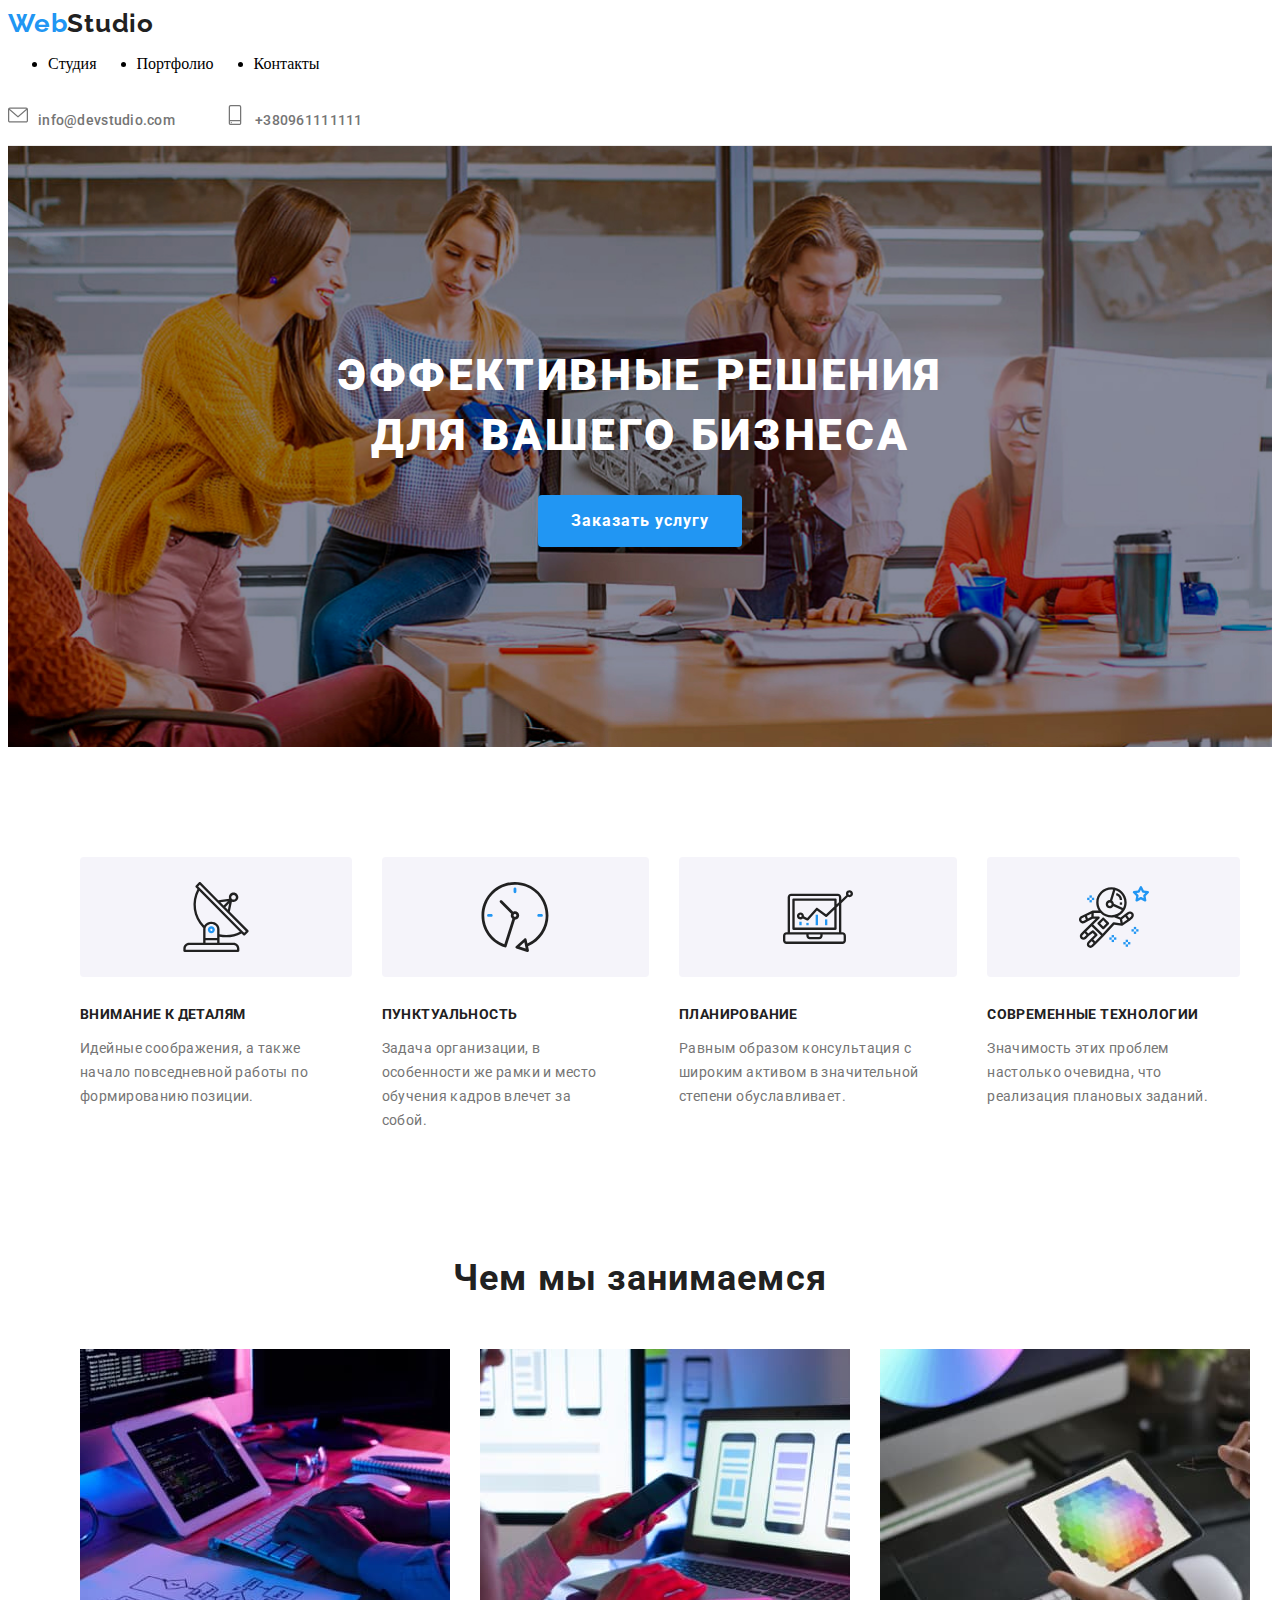
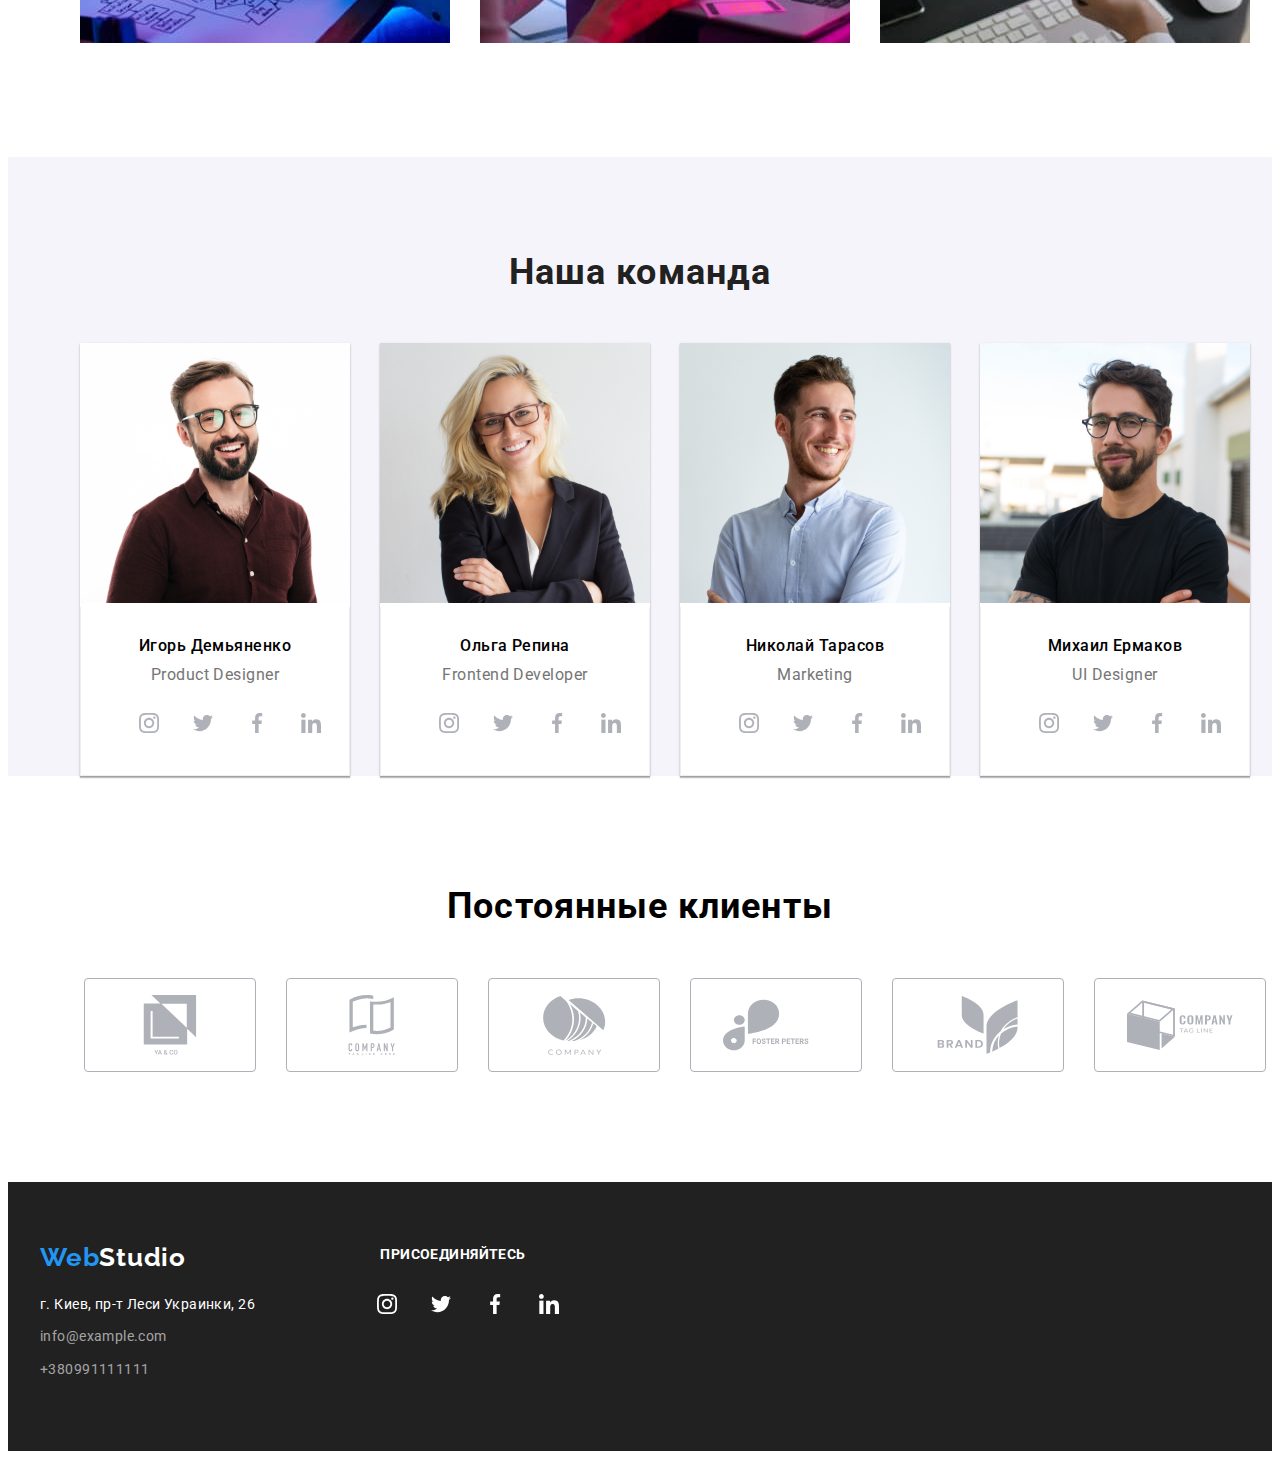
==== commit d25d755a: "зміни в верстці" ====
--- a/index.html
+++ b/index.html
@@ -14,28 +14,29 @@
   </head>
   <body>
     <header class="header">
-      <div class="container">
-      <nav class="header-nav">
-      <a href="./index.html" class="logo"><span class="logo-color">Web</span>Studio</a>
-        <ul class="site-nav list">
+      <div class="container-menu">
+      <a href="" class="logo"><span class="logo-color">Web</span>Studio</a>
+       <nav class="header-nav">
+        <ul class="header-nav">
           <li class="item"><a href="./index.html" class="link current">Cтудия</a></li>
           <li class="item"><a href="./portfolio.html" class="link">Портфолио</a></li>
           <li class="item"><a href="" class="link">Контакты</a></li>
           </ul>
+          </nav>
       <ul class="contact-list">
         <li class="item-list">
-          <svg class="icon-contact" width="16" height="12">
+           <a href="mailto:info@devstudio.com" class="email-nav">
+          <svg class="icon-contact" width="20" height="20">
             <use href="./images/symbol-defs.svg#icon-envelope-2"></use>
-            </svg>
-            <a href="mailto:info@devstudio.com" class="email-nav">info@devstudio.com</a></li>
-            <li class="item-list">
-          <svg class="icon-contact" width="16" height="12">
+            </svg>info@devstudio.com</a>
+          </li>
+          <li class="item-list">
+           <a href="tel:+380961111111" class="contact-nav type">
+          <svg class="icon-contact" width="20" height="20">
             <use href="./images/symbol-defs.svg#icon-smartphone-3"></use>
-            </svg>
-          <a href="tel:+380961111111" class="contact-nav type">+380961111111</a>
+            </svg>+380961111111</a>
       </li>
         </ul>
-        </nav>
     </div>
     </header>
     <main>
@@ -103,8 +104,8 @@
         </ul>
       </div>
        </section>
-      <seсtion class="co-worker">
-      <div class="container">
+      <section class="co-worker">
+         <div class="container">
       <h2 class="title-team">Наша команда</h2>
       <ul class="list">
         <li class="image">
@@ -253,7 +254,7 @@
         </li>
       </ul>
       </div>
-    </section>
+      </section>
     <section class="regular-customers">
     <div class="container">
         <h2 class="customers-list">Постоянные клиенты</h2>
@@ -351,4 +352,4 @@
         </div>
     </footer>
   </body>
-</html>
+</html>--- a/css/styles.css
+++ b/css/styles.css
@@ -106,8 +106,6 @@
 
 .list {
     list-style: none;
-    padding: 0;
-    margin: 0;
     display: flex;
     
 }
@@ -336,8 +334,8 @@
     padding-bottom: 94px;}
 
 
-.co-worker {
-    padding-top: 0px; 
+.co-worker { 
+    padding-top: 0;
     padding-bottom: 0px;
     display: block;
     background-color: #F5F4FA;
@@ -347,13 +345,18 @@
 .social-list{
     display: flex;
     margin-left: 10px;
-    padding-bottom: 0px;
     width: 100%;
-  height: 100%;
-  color: var(--accent-color);
-  border-radius: 50%;
-}
-
+    height: 100%;
+    color: var(--accent-color);
+    border-radius: 50%;
+    
+}
+
+.social-list.list {
+    padding-left: 0px;
+    padding-right: 0px;
+
+}
 
 
 .links {
@@ -365,13 +368,15 @@
     justify-content: center;
     align-items: center;
     margin-left: 10px;
+    padding-right: 0px;
     color: var(--primary-text-color);
 
  }
 
 .twitter-1{
-    margin-right: 0px;
     fill: var(--icon);
+    align-items: center;
+    
 }
     
 .twitter-1:hover,
@@ -528,6 +533,7 @@
     list-style: none;
     display: flex;
     justify-content: center;
+  
     
      
 }
@@ -623,10 +629,16 @@
 }
 
 .link-icon {
-    justify-content: center;
-    align-items: center;
-    display: flex;
-    
+    
+    display: flex;
+    justify-content: center;
+    align-items: center;
+   
+    
+}
+
+.join-link {
+    margin: 10px;
 }
 
 .join.link-icon {
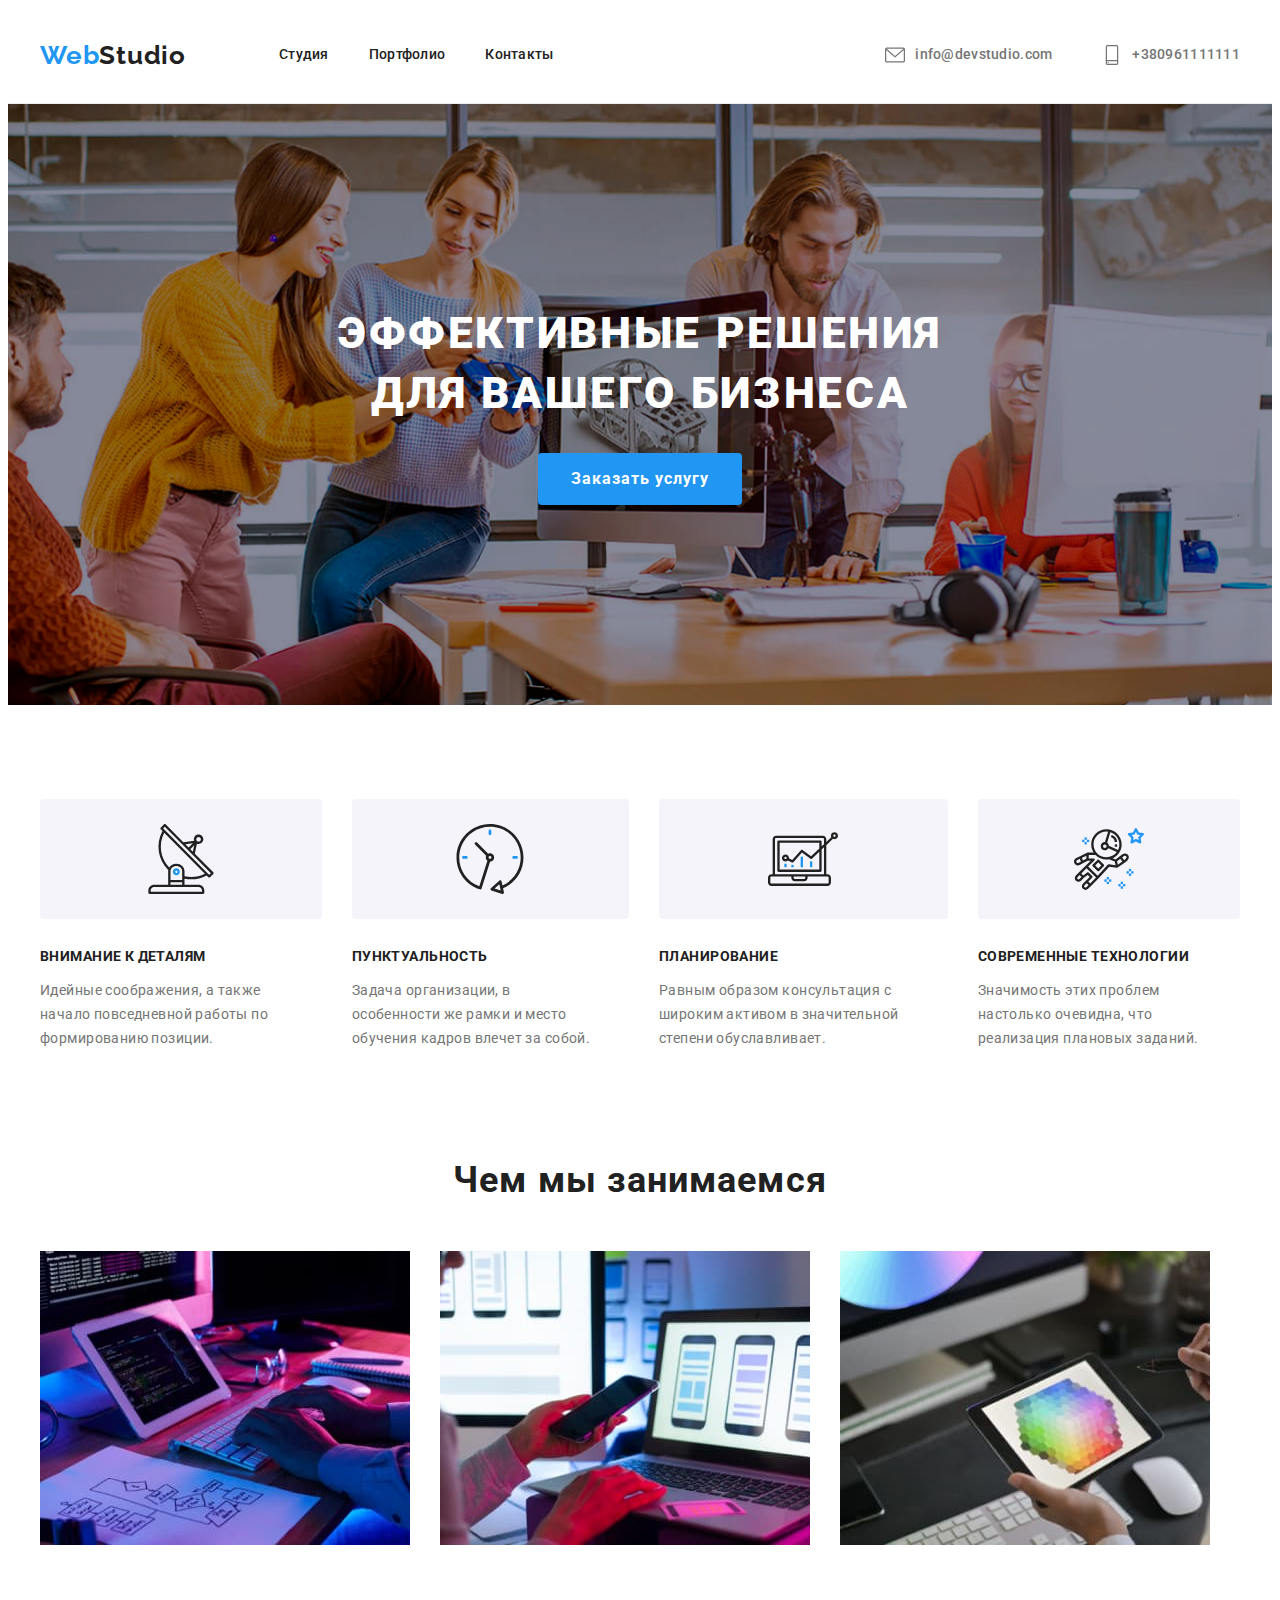
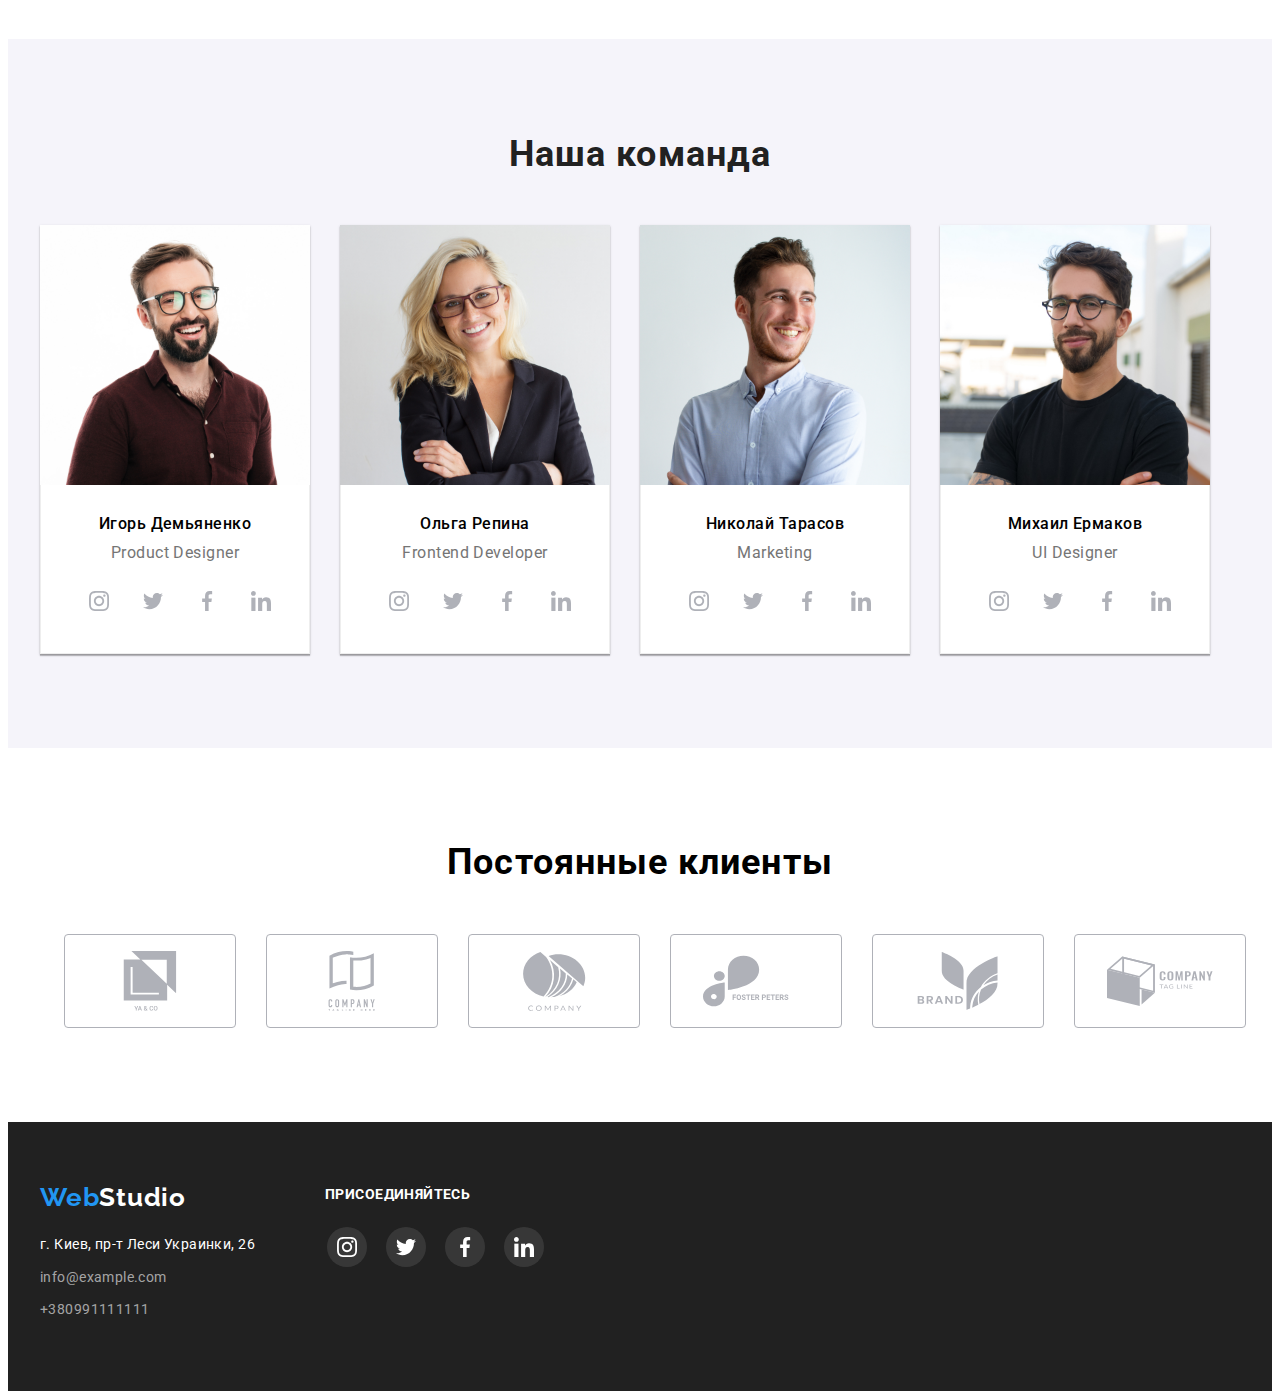
==== commit a53bed7a: "зміни в верстці" ====
--- a/index.html
+++ b/index.html
@@ -38,7 +38,7 @@
       </li>
         </ul>
     </div>
-    </header>
+  </header>
     <main>
       <section class="hero company">
         <h1 class="title-hero">
--- a/css/common.css
+++ b/css/common.css
@@ -167,10 +167,7 @@
 .img {
     margin-right: 30px;
     margin-bottom: 30px;
-    box-shadow: 1px 1px  rgba(0,0,0,0.12), 0px 4px 4px  rgba(0,0,0,0.06),
-     1px 4px 6px  rgba(0,0,0,0.16);
-
-    
+      
 }
 
 .img:hover,
@@ -186,8 +183,6 @@
 
 .imgs {
     margin-bottom: 30px;
-    box-shadow: 1px 1px  rgba(0,0,0,0.12), 0px 4px 4px  rgba(0,0,0,0.06),
-     1px 4px 6px  rgba(0,0,0,0.16);
 
 }
 
--- a/css/styles.css
+++ b/css/styles.css
@@ -23,6 +23,207 @@
 h5,
 h6{margin-top:0;
 }
+
+ul {
+  list-style: none;
+  padding-left: 0;
+  margin: 0;
+}
+
+a {
+  text-decoration: none;
+  color: inherit;
+}
+
+body {
+  font-family: Roboto, sans-serif;
+}
+
+
+
+img {
+  display: block;
+  max-width: 100%;
+  height: auto;
+}
+
+.container {
+  margin-left: auto;
+  margin-right: auto;
+  padding-left: 15px;
+  padding-right: 15px;
+  max-width: 1200px;
+}
+
+.header{
+    border-bottom: 1px solid #ececec;
+}
+
+.link {
+  text-decoration: none;
+  color: inherit;
+}
+
+
+.address {
+    font-style: normal;
+}
+
+.logo {
+    margin-right: 93px;
+
+  color: var(--text-color-logo);
+  font-family: Raleway, sans-serif;
+  font-weight: 700;
+  font-size: 26px;
+  line-height: 1.19;
+  letter-spacing: 0.03em;
+  text-decoration: none;
+}
+
+
+.logo-color {
+    color: var(--accent-color);
+    font-style: normal;
+    font-weight: 700;
+    font-size: 26px;
+    line-height: 1.19;
+}
+
+.logo-color:hover,
+.logo:hover,
+.logo-color:focus,
+.logo:focus {
+    color: var(--accent-color)}
+
+.container-menu {
+  display: flex;
+  align-items: center;
+  margin-left: auto;
+  margin-right: auto;
+  padding-left: 15px;
+  padding-right: 15px;
+  max-width: 1200px;
+  padding-top: 32px;
+  padding-bottom: 32px;
+}
+
+.header-nav {
+  display: flex;
+  font-family: 'Roboto';
+  font-style: normal;
+  font-weight: 500;
+  font-size: 14px;
+  line-height: 1.14;
+  letter-spacing: 0.02em;
+  color: #212121;
+}
+
+.header-nav.item 
+{
+  margin-left: 50px;
+}
+
+.header-nav.link.current{
+color: #2196F3;
+}
+
+.header-nav.link {
+    display: block;
+  padding-top: 32px;
+  padding-bottom: 32px;
+  color: #212121;
+  font-weight: 500;
+  font-size: 14px;
+  line-height: 1.14;
+  letter-spacing: 0.02em;
+}
+
+.header-nav .link:hover,
+.header-nav .link:focus {
+  color: var(--accent-color);
+}
+
+.contact-list{
+  display: flex;
+  margin-left: auto;
+  font-family: 'Roboto';
+  font-style: normal;
+  font-weight: 500;
+  font-size: 14px;
+  line-height: 1.14;
+  letter-spacing: 0.02em;
+  color: #757575;
+
+}
+
+.contact-list.item-list:hover.icon-contact,
+.contacts-header .item:focus.icon-contact {
+  color: var(--accent-color);
+}
+
+.icon-contact {
+  margin-right: 10px;
+  fill: currentColor;
+}
+
+.email-nav,
+.contact-nav.type {
+  display: flex;
+  align-items: center;
+  color: #757575;
+  font-weight: 500;
+  font-size: 14px;
+  line-height: 1.14;
+  letter-spacing: 0.02em;
+  text-decoration: none;
+}
+
+.email-nav:hover,
+.contact-nav.type:hover,
+.email-nav:focus,
+.contact-nav.type:focus {
+    color: var(--accent-color);
+}
+
+
+
+
+
+
+.icon-contact:hover,
+.icon-contact:focus
+    {color: var(--accent-color);
+} 
+
+.item-list:hover,
+.item-list:focus {color: var(--accent-color);
+} 
+
+
+.icon-contact {
+  margin-right: 10px;
+  fill: currentColor;
+}
+
+.icon:hover,
+.icon:focus {
+    color: var(--accent-color);
+}
+
+
+
+
+
+
+
+
+
+
+
+
+
+
 
 
 .link {
@@ -257,9 +458,6 @@
 .icon:focus {
     color: var(--accent-color);
 }
-
-
-
 
 .page .container {
     background-color: var(--title-hero);
@@ -335,8 +533,8 @@
 
 
 .co-worker { 
-    padding-top: 0;
-    padding-bottom: 0px;
+    padding-top: 0px;
+    padding-bottom: 94px;
     display: block;
     background-color: #F5F4FA;
     
@@ -352,46 +550,14 @@
     
 }
 
-.social-list.list {
-    padding-left: 0px;
-    padding-right: 0px;
-
-}
-
-
-.links {
-    border-radius: 100%;
-    display:flex;
-    width: 44px;
-    height: 44px;
-    display: flex;
-    justify-content: center;
-    align-items: center;
-    margin-left: 10px;
-    padding-right: 0px;
-    color: var(--primary-text-color);
-
- }
+
 
 .twitter-1{
-    fill: var(--icon);
-    align-items: center;
-    
-}
-    
-.twitter-1:hover,
-.twitter-1:focus
-{background-color: var(--accent-color);
-fill: #FFFFFF;
-}
-
-
-.links:hover,
-.links:focus
- {
-    background-color: var(--accent-color);
-    fill:#FFFFFF;
-border-radius: 100%;}
+    align-items: center;
+      
+}
+    
+
 
 
 .section-title {
@@ -505,11 +671,15 @@
 }
 
 .social-list.list {
+    display: flex;
     justify-content: center;
+    align-items: center;
     padding-top: 16px;
-    border-radius: 50%;
-
-}
+    margin-left: auto;
+    margin-right: auto;
+   
+}
+
 
 .regular-customers {
     padding-top: 94px;
@@ -530,13 +700,38 @@
  }
 
 .customer {
-    list-style: none;
     display: flex;
     justify-content: center;
-  
-    
-     
-}
+    padding-left: 0px;
+    padding-right: 0px;
+    
+       
+}
+
+.links {
+    border-radius: 100%;
+    display: flex;
+    width: 44px;
+    height: 44px;
+    justify-content: center;
+    align-items: center;
+    margin-left: 10px;
+    margin-right: 0px;
+    fill: #AFB1B8;
+}
+
+.twitter-1:hover,
+.twitter-1:focus
+{fill: #FFFFFF;
+
+}
+
+.links:hover,
+.links:focus
+ {border-radius: 100%;
+  background-color:#2196F3;
+  fill: #FFFFFF;
+ }
 
 
 .icon-border {
@@ -573,13 +768,13 @@
 .join-us {
     color: var(--title-hero);
     font-family: 'Roboto';
+    margin-bottom: 30px;
     font-style: normal;
     font-weight: 700;
     font-size: 14px;
     line-height: 1.14px;
     letter-spacing: 0.03em;
-    margin-right: auto;
-    margin-left: auto;
+    
 
 }
 
@@ -594,27 +789,24 @@
     align-items: center;
     margin: 0px;
     color: var(--primary-text-color);
+    margin-right: 5px;
   
    
 }
 
-.join-icon:hover,
-.join-icon:focus {
-    background-color: var(--primary-text-color);
-    color: #FFFFFF;
-    justify-content: center;
-    align-items: center;
+.link-icon:hover,
+.link-icon:focus {
+    background-color: var(--accent-color);
+    
 }
 
 .join {
     display: flex;  
-    border-radius: 50%;
+    border-radius: 100%;
     margin-right: auto;
     margin-left: auto;
     justify-content: center;
-    margin-left: 0;
-    
-    
+      
     
 }
 
@@ -624,6 +816,7 @@
     align-items: center;
     display: flex;
     margin-right: 10px;
+    
    
     
 }
@@ -633,6 +826,9 @@
     display: flex;
     justify-content: center;
     align-items: center;
+    border-radius: 50%;
+    background-color: rgba(255, 255, 255, 0.1);
+    
    
     
 }
@@ -752,5 +948,4 @@
 
 .phone-nav:hover,
 .phone-nav:focus {
-    color: var(--accent-color)
-}+    color: var(--accent-color)}